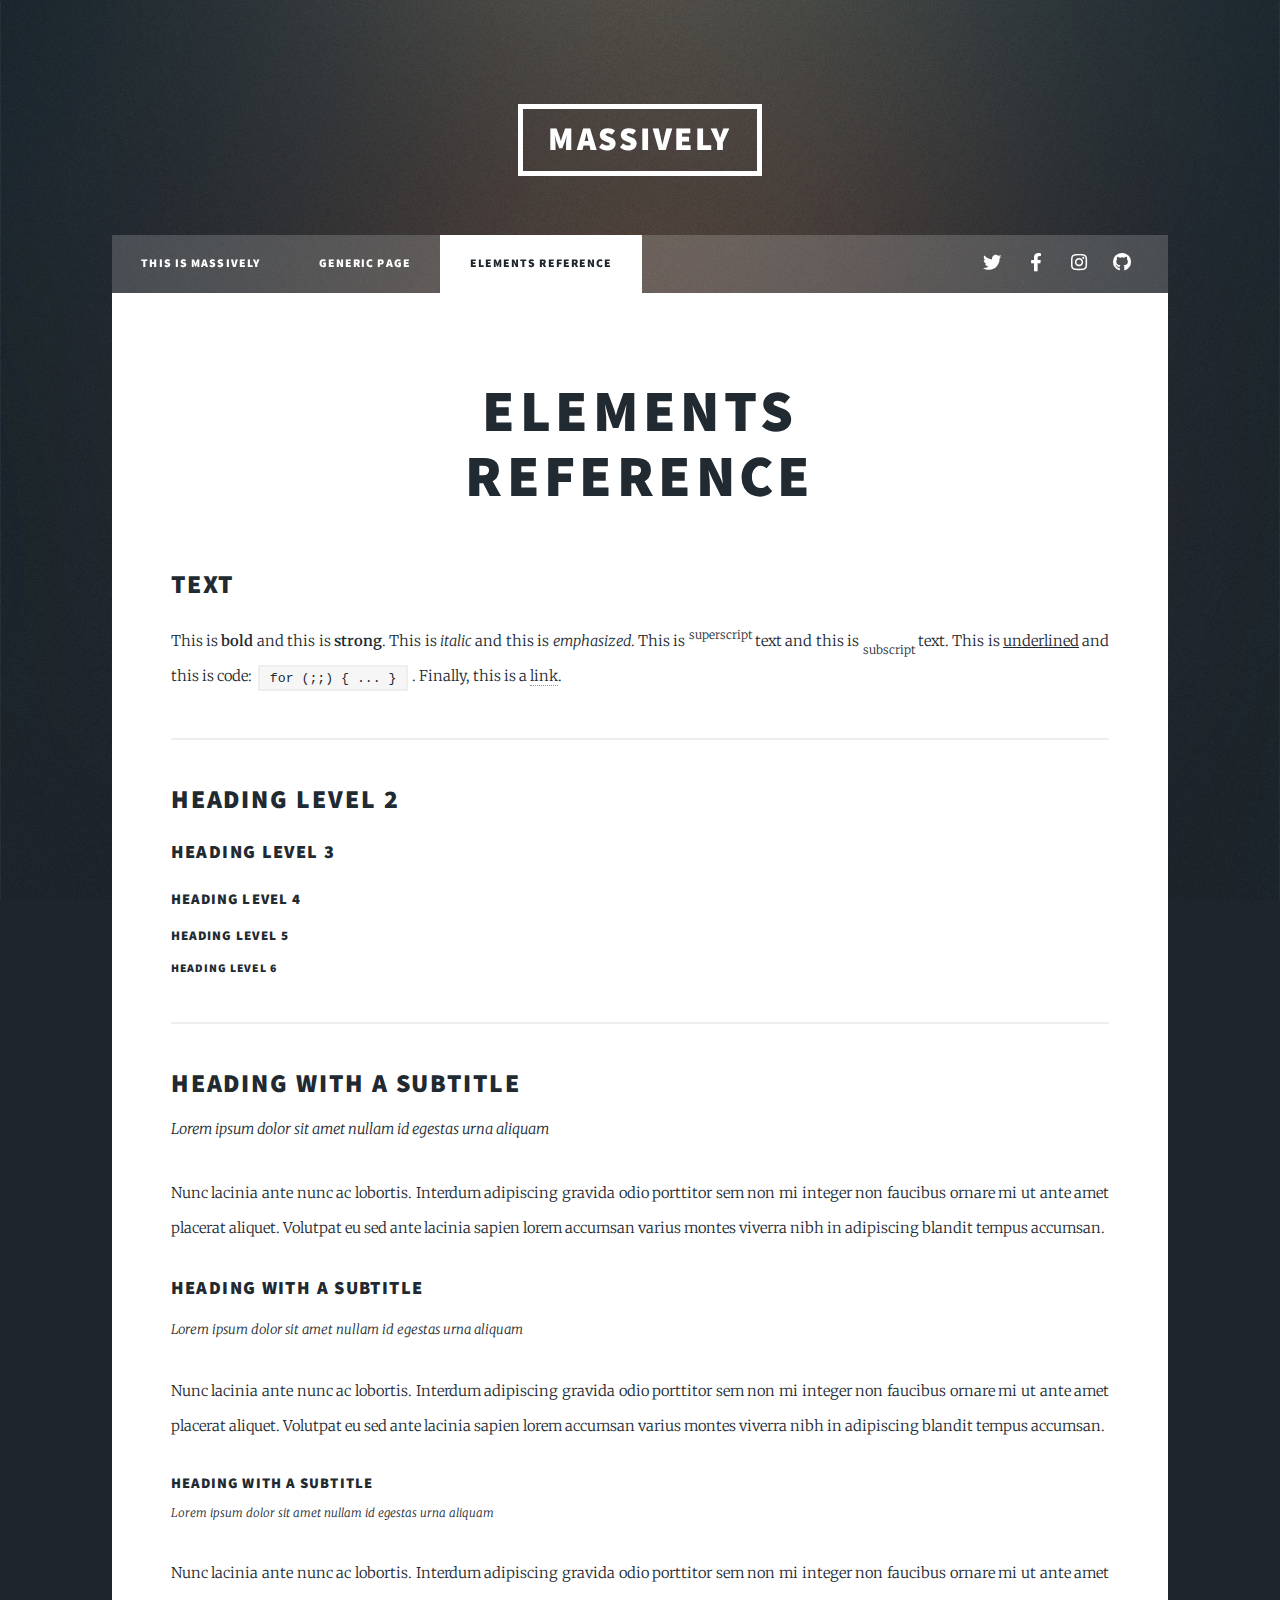
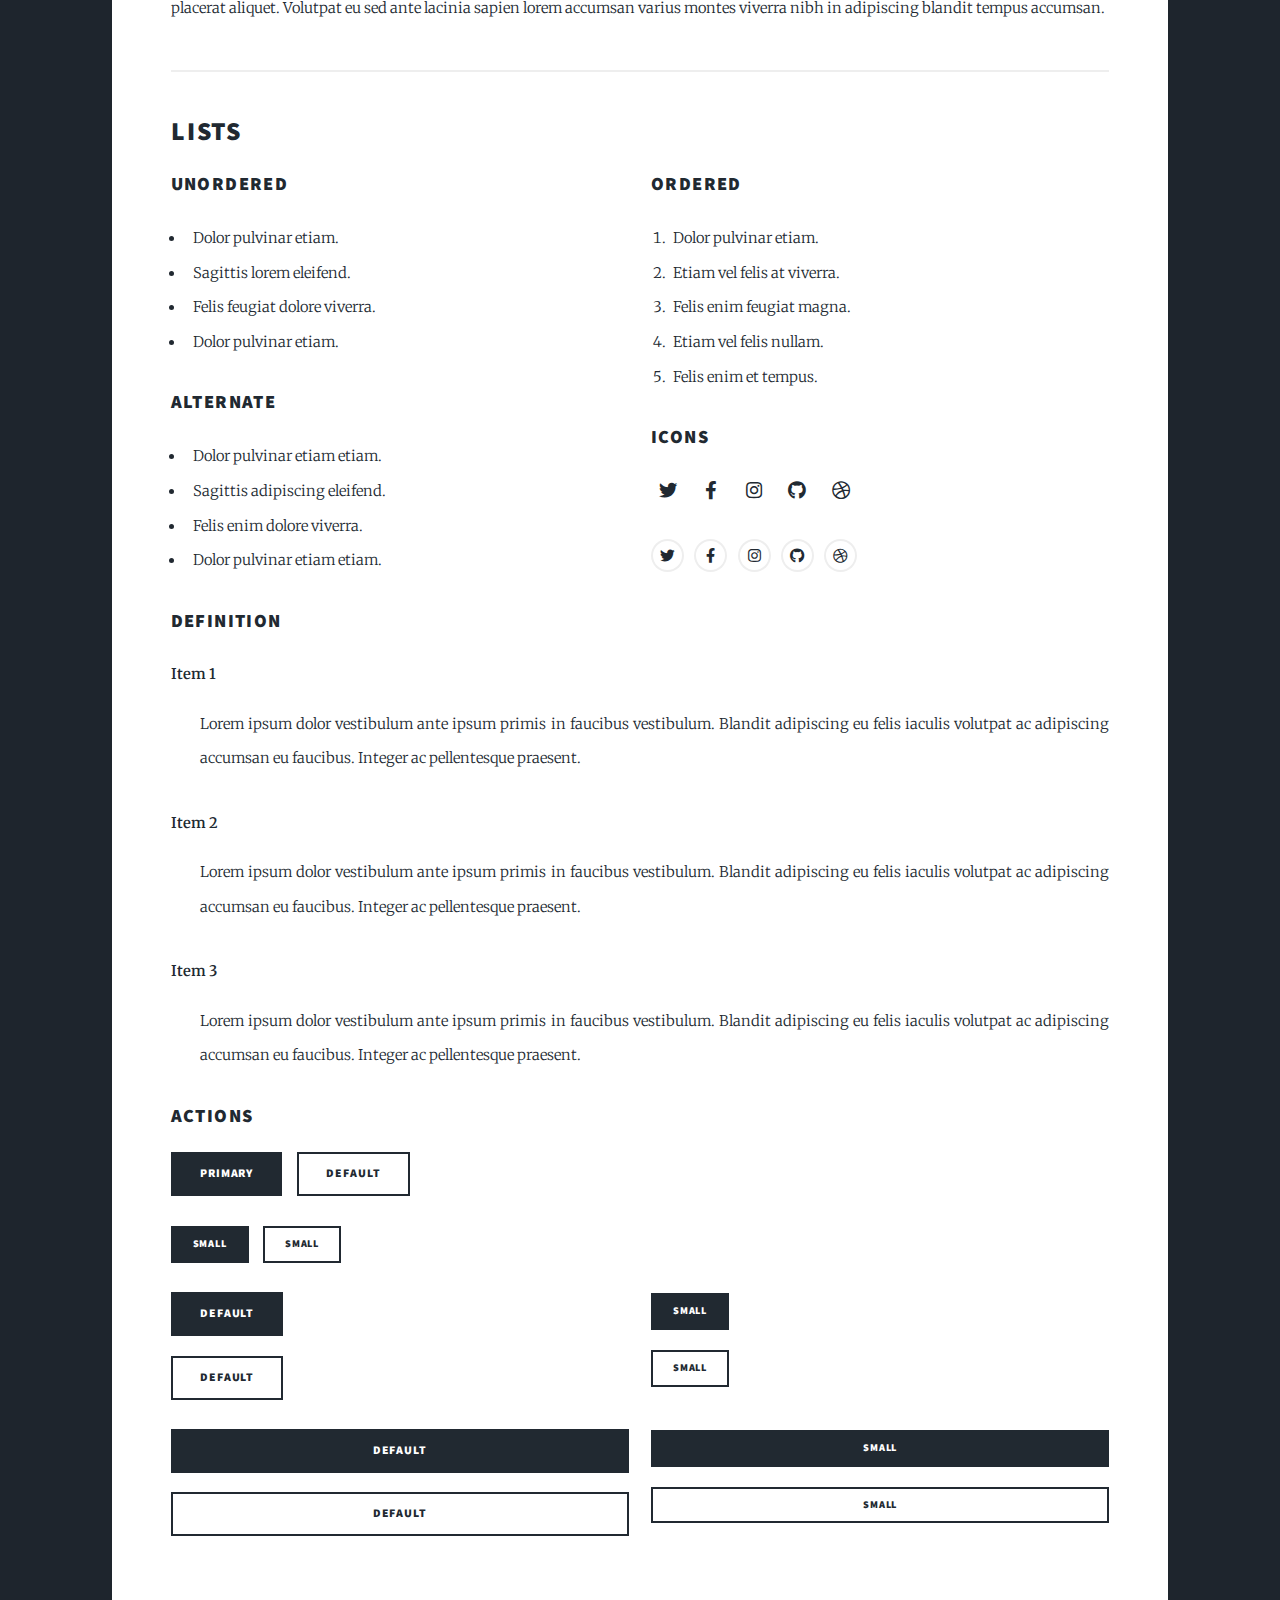
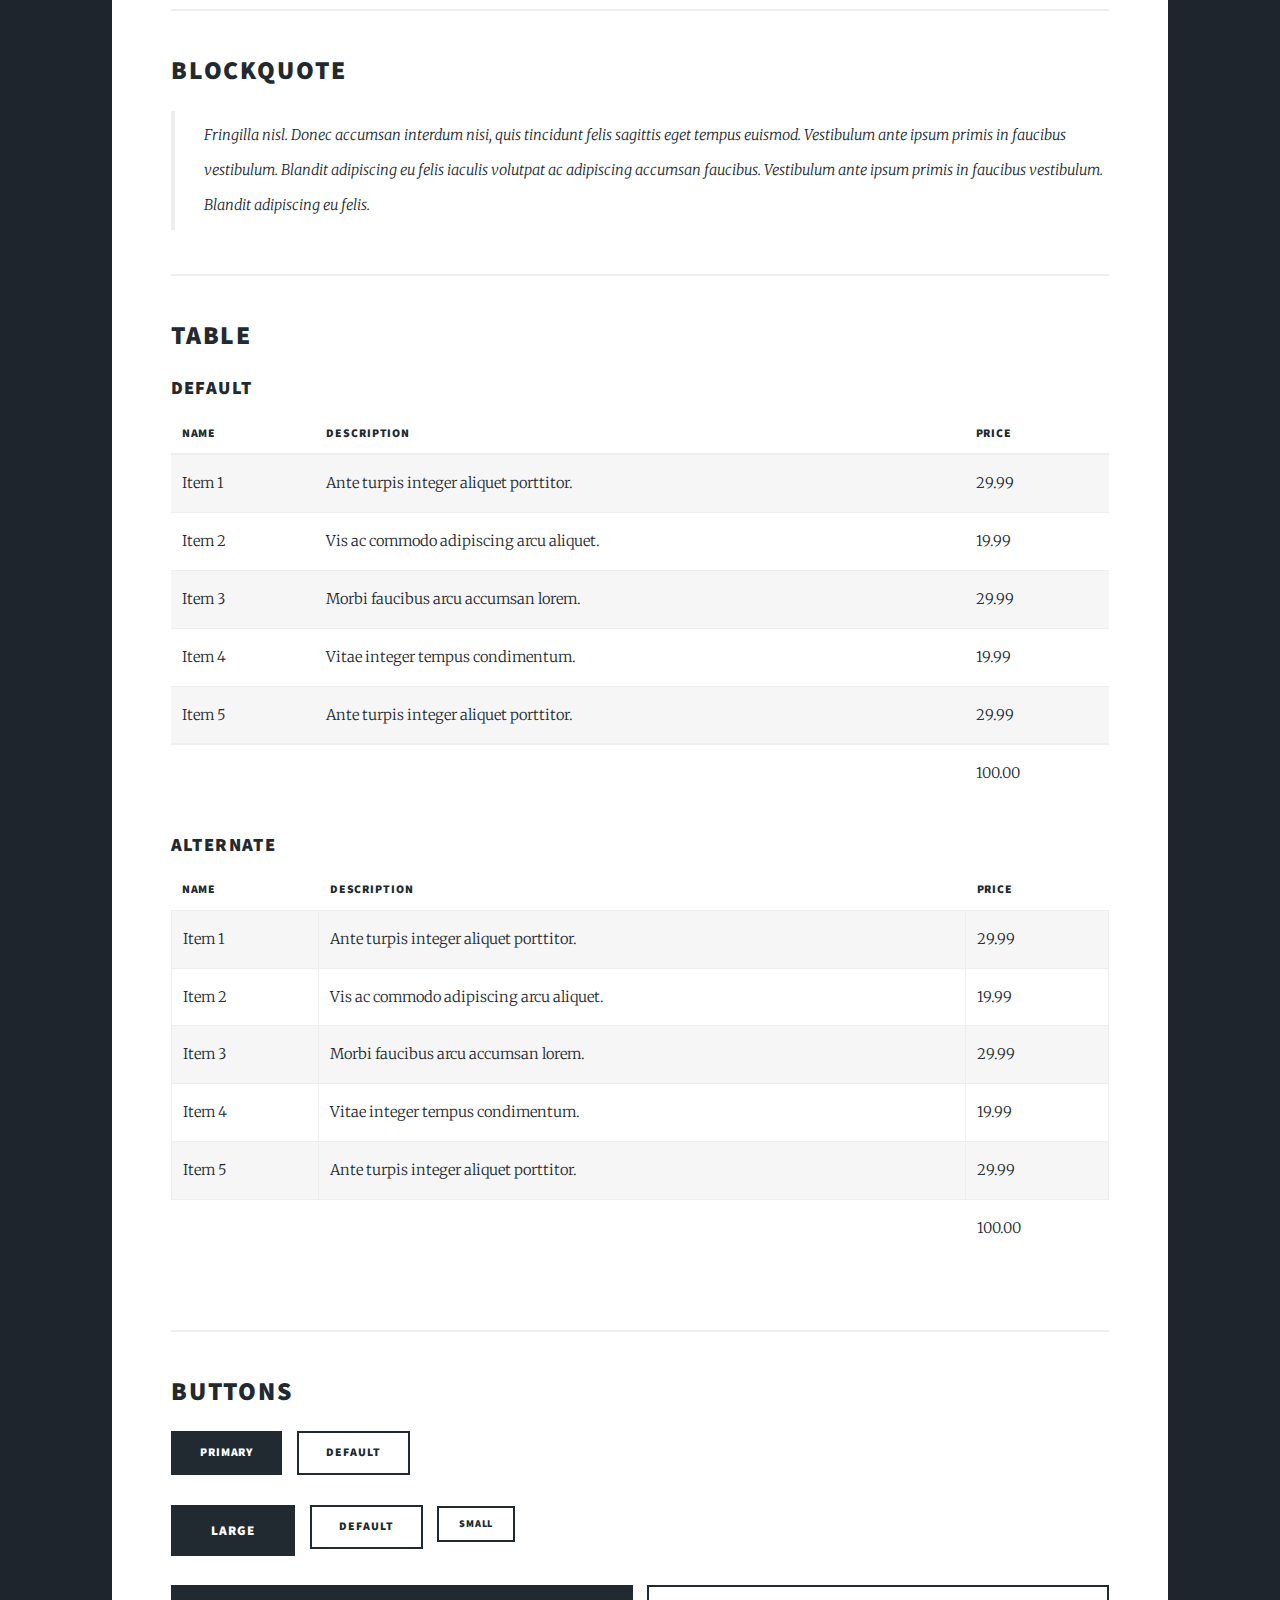
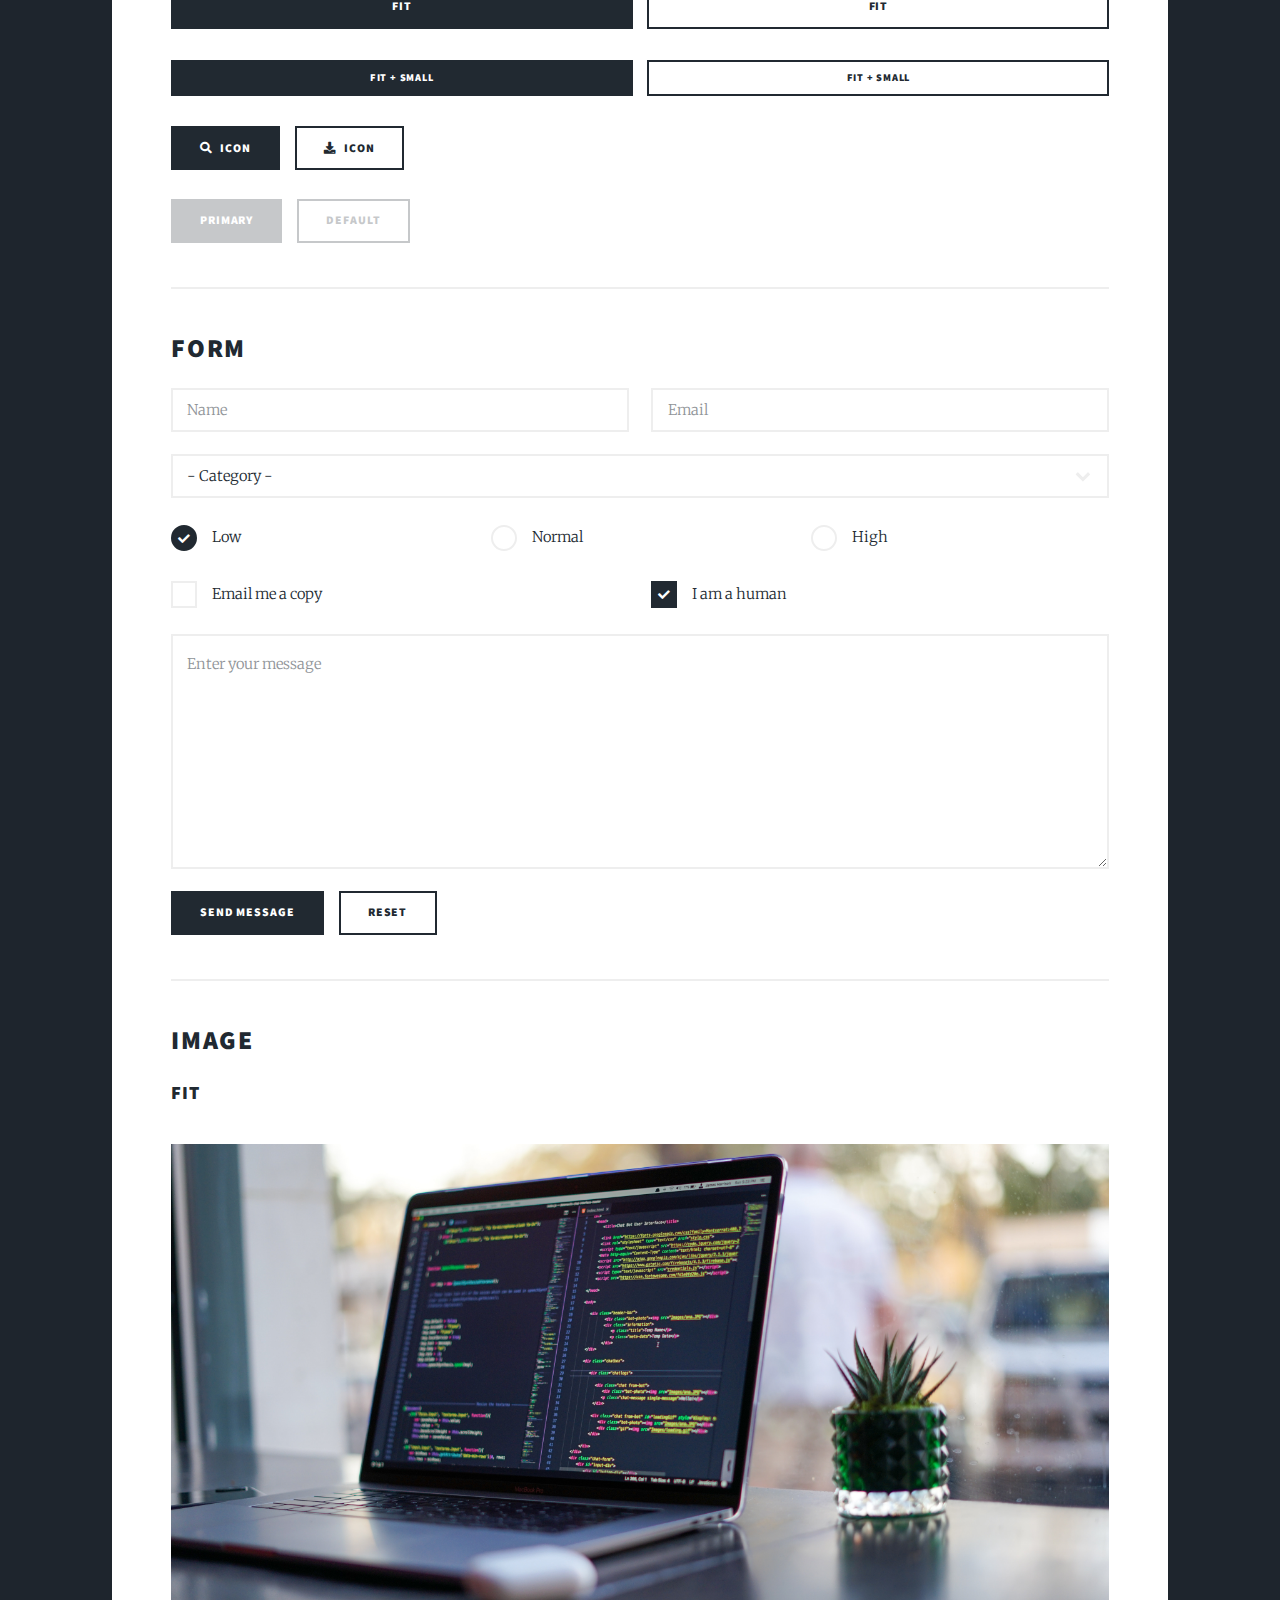
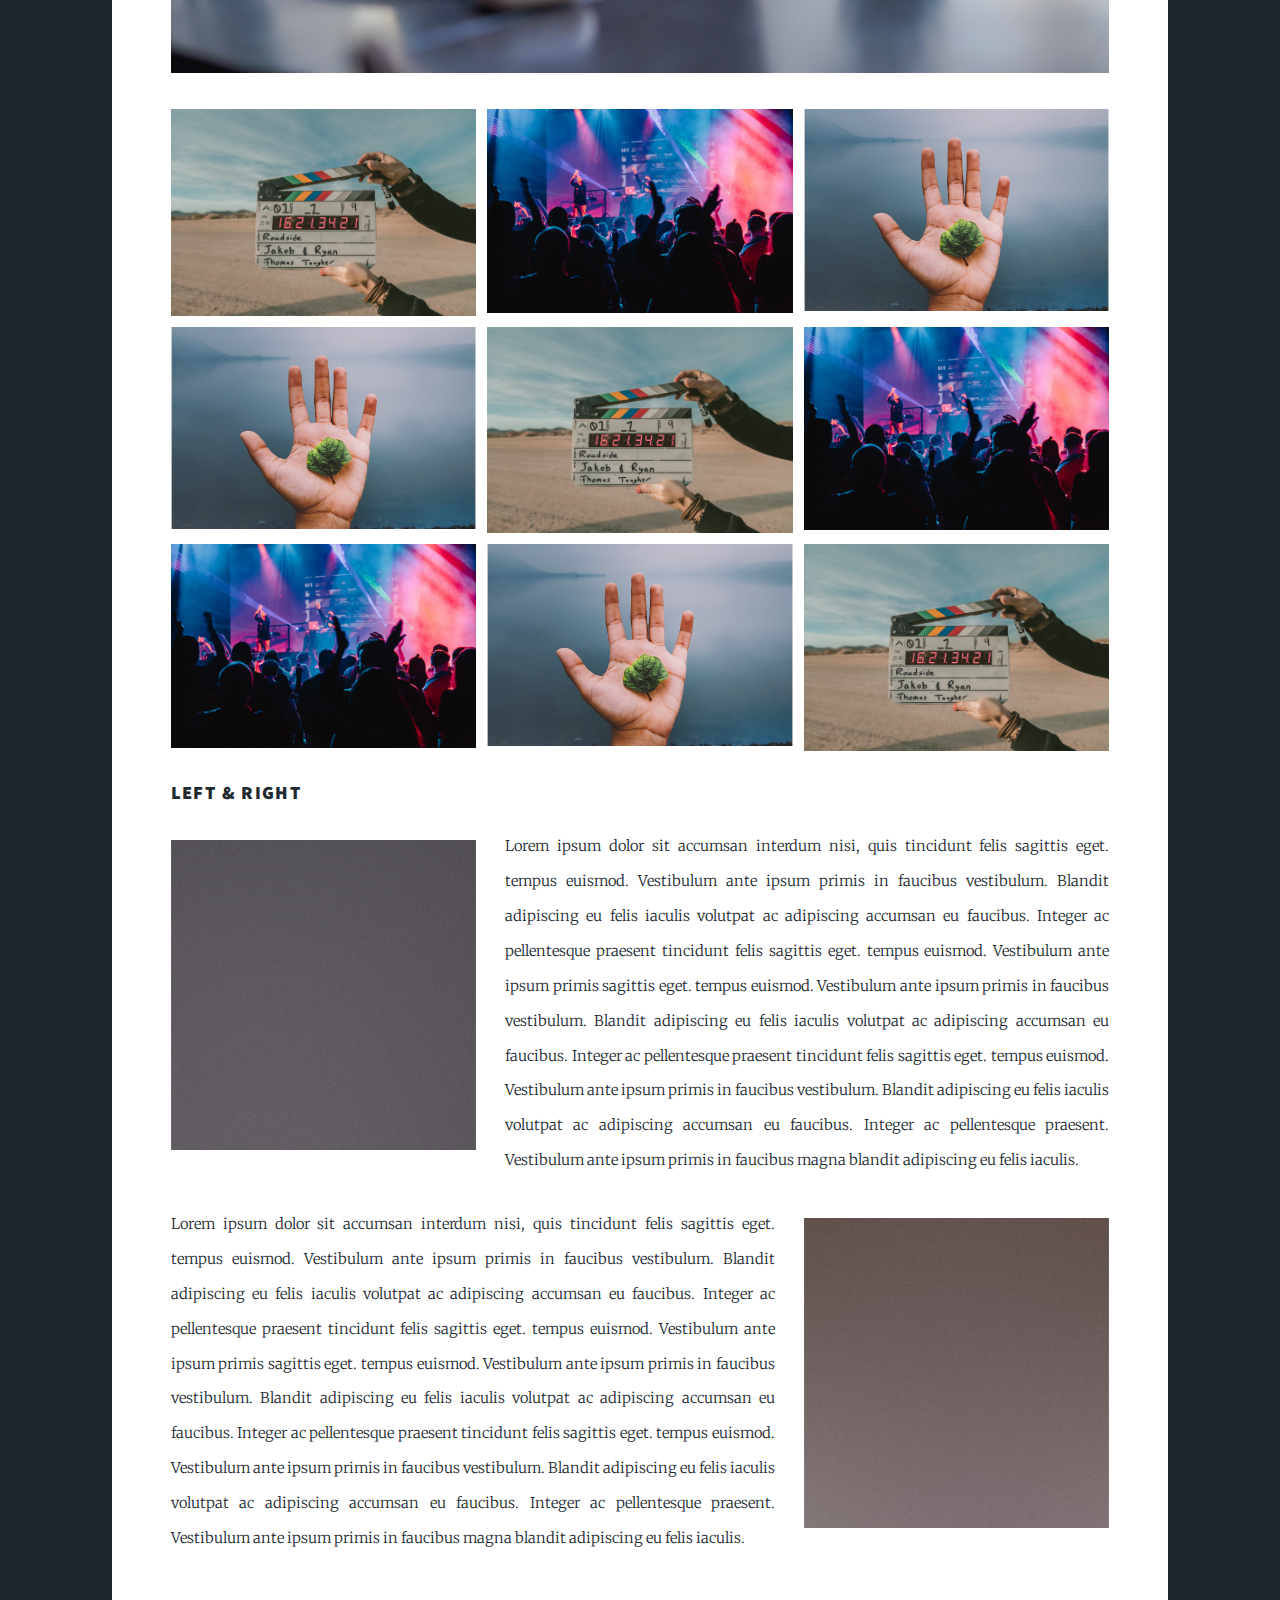
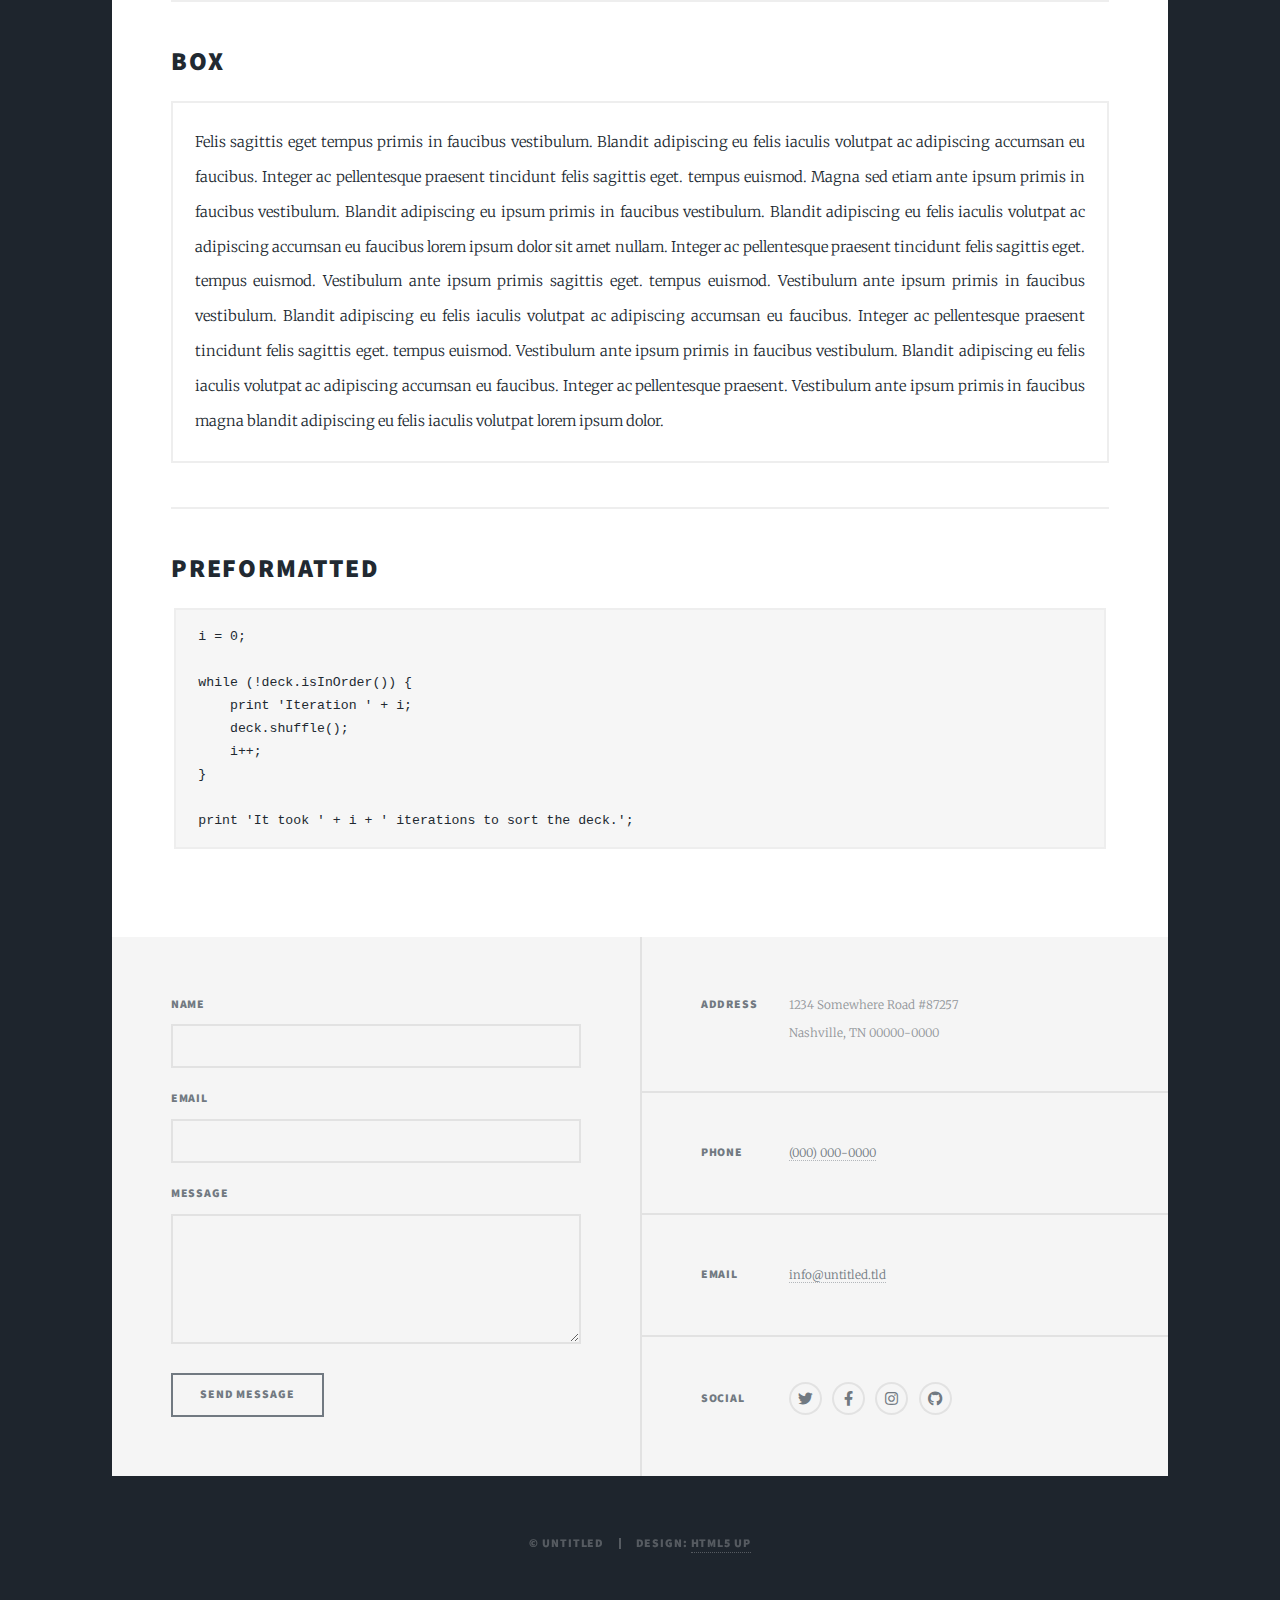
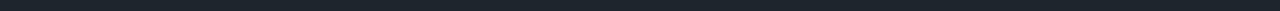
==== elements.html @ 17a6a87b "add all" ====
<!DOCTYPE HTML>
<!--
	Massively by HTML5 UP
	html5up.net | @ajlkn
	Free for personal and commercial use under the CCA 3.0 license (html5up.net/license)
-->
<html>
	<head>
		<title>Elements Reference - Massively by HTML5 UP</title>
		<meta charset="utf-8" />
		<meta name="viewport" content="width=device-width, initial-scale=1, user-scalable=no" />
		<link rel="stylesheet" href="assets/css/main.css" />
		<noscript><link rel="stylesheet" href="assets/css/noscript.css" /></noscript>
	</head>
	<body class="is-preload">

		<!-- Wrapper -->
			<div id="wrapper">

				<!-- Header -->
					<header id="header">
						<a href="index.html" class="logo">Massively</a>
					</header>

				<!-- Nav -->
					<nav id="nav">
						<ul class="links">
							<li><a href="index.html">This is Massively</a></li>
							<li><a href="generic.html">Generic Page</a></li>
							<li class="active"><a href="elements.html">Elements Reference</a></li>
						</ul>
						<ul class="icons">
							<li><a href="#" class="icon brands fa-twitter"><span class="label">Twitter</span></a></li>
							<li><a href="#" class="icon brands fa-facebook-f"><span class="label">Facebook</span></a></li>
							<li><a href="#" class="icon brands fa-instagram"><span class="label">Instagram</span></a></li>
							<li><a href="#" class="icon brands fa-github"><span class="label">GitHub</span></a></li>
						</ul>
					</nav>

				<!-- Main -->
					<div id="main">

						<!-- Post -->
							<section class="post">
								<header class="major">
									<h1>Elements<br />
									Reference</h1>
								</header>

								<!-- Text stuff -->
									<h2>Text</h2>
									<p>This is <b>bold</b> and this is <strong>strong</strong>. This is <i>italic</i> and this is <em>emphasized</em>.
									This is <sup>superscript</sup> text and this is <sub>subscript</sub> text.
									This is <u>underlined</u> and this is code: <code>for (;;) { ... }</code>.
									Finally, this is a <a href="#">link</a>.</p>
									<hr />
									<h2>Heading Level 2</h2>
									<h3>Heading Level 3</h3>
									<h4>Heading Level 4</h4>
									<h5>Heading Level 5</h5>
									<h6>Heading Level 6</h6>
									<hr />
									<header>
										<h2>Heading with a Subtitle</h2>
										<p>Lorem ipsum dolor sit amet nullam id egestas urna aliquam</p>
									</header>
									<p>Nunc lacinia ante nunc ac lobortis. Interdum adipiscing gravida odio porttitor sem non mi integer non faucibus ornare mi ut ante amet placerat aliquet. Volutpat eu sed ante lacinia sapien lorem accumsan varius montes viverra nibh in adipiscing blandit tempus accumsan.</p>
									<header>
										<h3>Heading with a Subtitle</h3>
										<p>Lorem ipsum dolor sit amet nullam id egestas urna aliquam</p>
									</header>
									<p>Nunc lacinia ante nunc ac lobortis. Interdum adipiscing gravida odio porttitor sem non mi integer non faucibus ornare mi ut ante amet placerat aliquet. Volutpat eu sed ante lacinia sapien lorem accumsan varius montes viverra nibh in adipiscing blandit tempus accumsan.</p>
									<header>
										<h4>Heading with a Subtitle</h4>
										<p>Lorem ipsum dolor sit amet nullam id egestas urna aliquam</p>
									</header>
									<p>Nunc lacinia ante nunc ac lobortis. Interdum adipiscing gravida odio porttitor sem non mi integer non faucibus ornare mi ut ante amet placerat aliquet. Volutpat eu sed ante lacinia sapien lorem accumsan varius montes viverra nibh in adipiscing blandit tempus accumsan.</p>

									<hr />

								<!-- Lists -->
									<h2>Lists</h2>
									<div class="row">
										<div class="col-6 col-12-small">

											<h3>Unordered</h3>
											<ul>
												<li>Dolor pulvinar etiam.</li>
												<li>Sagittis lorem eleifend.</li>
												<li>Felis feugiat dolore viverra.</li>
												<li>Dolor pulvinar etiam.</li>
											</ul>

											<h3>Alternate</h3>
											<ul class="alt">
												<li>Dolor pulvinar etiam etiam.</li>
												<li>Sagittis adipiscing eleifend.</li>
												<li>Felis enim dolore viverra.</li>
												<li>Dolor pulvinar etiam etiam.</li>
											</ul>

										</div>
										<div class="col-6 col-12-small">

											<h3>Ordered</h3>
											<ol>
												<li>Dolor pulvinar etiam.</li>
												<li>Etiam vel felis at viverra.</li>
												<li>Felis enim feugiat magna.</li>
												<li>Etiam vel felis nullam.</li>
												<li>Felis enim et tempus.</li>
											</ol>

											<h3>Icons</h3>
											<ul class="icons">
												<li><a href="#" class="icon brands fa-twitter"><span class="label">Twitter</span></a></li>
												<li><a href="#" class="icon brands fa-facebook-f"><span class="label">Facebook</span></a></li>
												<li><a href="#" class="icon brands fa-instagram"><span class="label">Instagram</span></a></li>
												<li><a href="#" class="icon brands fa-github"><span class="label">Github</span></a></li>
												<li><a href="#" class="icon brands fa-dribbble"><span class="label">Dribbble</span></a></li>
											</ul>
											<ul class="icons alt">
												<li><a href="#" class="icon brands alt fa-twitter"><span class="label">Twitter</span></a></li>
												<li><a href="#" class="icon brands alt fa-facebook-f"><span class="label">Facebook</span></a></li>
												<li><a href="#" class="icon brands alt fa-instagram"><span class="label">Instagram</span></a></li>
												<li><a href="#" class="icon brands alt fa-github"><span class="label">Github</span></a></li>
												<li><a href="#" class="icon brands alt fa-dribbble"><span class="label">Dribbble</span></a></li>
											</ul>

										</div>
									</div>
									<h3>Definition</h3>
									<dl>
										<dt>Item 1</dt>
										<dd>
											<p>Lorem ipsum dolor vestibulum ante ipsum primis in faucibus vestibulum. Blandit adipiscing eu felis iaculis volutpat ac adipiscing accumsan eu faucibus. Integer ac pellentesque praesent.</p>
										</dd>
										<dt>Item 2</dt>
										<dd>
											<p>Lorem ipsum dolor vestibulum ante ipsum primis in faucibus vestibulum. Blandit adipiscing eu felis iaculis volutpat ac adipiscing accumsan eu faucibus. Integer ac pellentesque praesent.</p>
										</dd>
										<dt>Item 3</dt>
										<dd>
											<p>Lorem ipsum dolor vestibulum ante ipsum primis in faucibus vestibulum. Blandit adipiscing eu felis iaculis volutpat ac adipiscing accumsan eu faucibus. Integer ac pellentesque praesent.</p>
										</dd>
									</dl>

									<h3>Actions</h3>
									<ul class="actions">
										<li><a href="#" class="button primary">Primary</a></li>
										<li><a href="#" class="button">Default</a></li>
									</ul>
									<ul class="actions small">
										<li><a href="#" class="button primary small">Small</a></li>
										<li><a href="#" class="button small">Small</a></li>
									</ul>
									<div class="row">
										<div class="col-6 col-12-small">
											<ul class="actions stacked">
												<li><a href="#" class="button primary">Default</a></li>
												<li><a href="#" class="button">Default</a></li>
											</ul>
										</div>
										<div class="col-6 col-12-small">
											<ul class="actions stacked">
												<li><a href="#" class="button primary small">Small</a></li>
												<li><a href="#" class="button small">Small</a></li>
											</ul>
										</div>
									</div>
									<div class="row">
										<div class="col-6 col-12-small">
											<ul class="actions stacked">
												<li><a href="#" class="button primary fit">Default</a></li>
												<li><a href="#" class="button fit">Default</a></li>
											</ul>
										</div>
										<div class="col-6 col-12-small">
											<ul class="actions stacked">
												<li><a href="#" class="button primary small fit">Small</a></li>
												<li><a href="#" class="button small fit">Small</a></li>
											</ul>
										</div>
									</div>

									<hr />

								<!-- Blockquote -->
									<h2>Blockquote</h2>
									<blockquote>Fringilla nisl. Donec accumsan interdum nisi, quis tincidunt felis sagittis eget tempus euismod. Vestibulum ante ipsum primis in faucibus vestibulum. Blandit adipiscing eu felis iaculis volutpat ac adipiscing accumsan faucibus. Vestibulum ante ipsum primis in faucibus vestibulum. Blandit adipiscing eu felis.</blockquote>

									<hr />

								<!-- Table -->
									<h2>Table</h2>

									<h3>Default</h3>
									<div class="table-wrapper">
										<table>
											<thead>
												<tr>
													<th>Name</th>
													<th>Description</th>
													<th>Price</th>
												</tr>
											</thead>
											<tbody>
												<tr>
													<td>Item 1</td>
													<td>Ante turpis integer aliquet porttitor.</td>
													<td>29.99</td>
												</tr>
												<tr>
													<td>Item 2</td>
													<td>Vis ac commodo adipiscing arcu aliquet.</td>
													<td>19.99</td>
												</tr>
												<tr>
													<td>Item 3</td>
													<td> Morbi faucibus arcu accumsan lorem.</td>
													<td>29.99</td>
												</tr>
												<tr>
													<td>Item 4</td>
													<td>Vitae integer tempus condimentum.</td>
													<td>19.99</td>
												</tr>
												<tr>
													<td>Item 5</td>
													<td>Ante turpis integer aliquet porttitor.</td>
													<td>29.99</td>
												</tr>
											</tbody>
											<tfoot>
												<tr>
													<td colspan="2"></td>
													<td>100.00</td>
												</tr>
											</tfoot>
										</table>
									</div>

									<h3>Alternate</h3>
									<div class="table-wrapper">
										<table class="alt">
											<thead>
												<tr>
													<th>Name</th>
													<th>Description</th>
													<th>Price</th>
												</tr>
											</thead>
											<tbody>
												<tr>
													<td>Item 1</td>
													<td>Ante turpis integer aliquet porttitor.</td>
													<td>29.99</td>
												</tr>
												<tr>
													<td>Item 2</td>
													<td>Vis ac commodo adipiscing arcu aliquet.</td>
													<td>19.99</td>
												</tr>
												<tr>
													<td>Item 3</td>
													<td> Morbi faucibus arcu accumsan lorem.</td>
													<td>29.99</td>
												</tr>
												<tr>
													<td>Item 4</td>
													<td>Vitae integer tempus condimentum.</td>
													<td>19.99</td>
												</tr>
												<tr>
													<td>Item 5</td>
													<td>Ante turpis integer aliquet porttitor.</td>
													<td>29.99</td>
												</tr>
											</tbody>
											<tfoot>
												<tr>
													<td colspan="2"></td>
													<td>100.00</td>
												</tr>
											</tfoot>
										</table>
									</div>

									<hr />

								<!-- Buttons -->
									<h2>Buttons</h2>
									<ul class="actions">
										<li><a href="#" class="button primary">Primary</a></li>
										<li><a href="#" class="button">Default</a></li>
									</ul>
									<ul class="actions">
										<li><a href="#" class="button primary large">Large</a></li>
										<li><a href="#" class="button">Default</a></li>
										<li><a href="#" class="button small">Small</a></li>
									</ul>
									<ul class="actions fit">
										<li><a href="#" class="button primary fit">Fit</a></li>
										<li><a href="#" class="button fit">Fit</a></li>
									</ul>
									<ul class="actions fit small">
										<li><a href="#" class="button primary fit small">Fit + Small</a></li>
										<li><a href="#" class="button fit small">Fit + Small</a></li>
									</ul>
									<ul class="actions">
										<li><a href="#" class="button primary icon solid fa-search">Icon</a></li>
										<li><a href="#" class="button icon solid fa-download">Icon</a></li>
									</ul>
									<ul class="actions">
										<li><span class="button primary disabled">Primary</span></li>
										<li><span class="button disabled">Default</span></li>
									</ul>

									<hr />

								<!-- Form -->
									<h2>Form</h2>

									<form method="post" action="#">
										<div class="row gtr-uniform">
											<div class="col-6 col-12-xsmall">
												<input type="text" name="demo-name" id="demo-name" value="" placeholder="Name" />
											</div>
											<div class="col-6 col-12-xsmall">
												<input type="email" name="demo-email" id="demo-email" value="" placeholder="Email" />
											</div>
											<!-- Break -->
											<div class="col-12">
												<select name="demo-category" id="demo-category">
													<option value="">- Category -</option>
													<option value="1">Manufacturing</option>
													<option value="1">Shipping</option>
													<option value="1">Administration</option>
													<option value="1">Human Resources</option>
												</select>
											</div>
											<!-- Break -->
											<div class="col-4 col-12-small">
												<input type="radio" id="demo-priority-low" name="demo-priority" checked>
												<label for="demo-priority-low">Low</label>
											</div>
											<div class="col-4 col-12-small">
												<input type="radio" id="demo-priority-normal" name="demo-priority">
												<label for="demo-priority-normal">Normal</label>
											</div>
											<div class="col-4 col-12-small">
												<input type="radio" id="demo-priority-high" name="demo-priority">
												<label for="demo-priority-high">High</label>
											</div>
											<!-- Break -->
											<div class="col-6 col-12-small">
												<input type="checkbox" id="demo-copy" name="demo-copy">
												<label for="demo-copy">Email me a copy</label>
											</div>
											<div class="col-6 col-12-small">
												<input type="checkbox" id="demo-human" name="demo-human" checked>
												<label for="demo-human">I am a human</label>
											</div>
											<!-- Break -->
											<div class="col-12">
												<textarea name="demo-message" id="demo-message" placeholder="Enter your message" rows="6"></textarea>
											</div>
											<!-- Break -->
											<div class="col-12">
												<ul class="actions">
													<li><input type="submit" value="Send Message" class="primary" /></li>
													<li><input type="reset" value="Reset" /></li>
												</ul>
											</div>
										</div>
									</form>

									<hr />

								<!-- Image -->
									<h2>Image</h2>

									<h3>Fit</h3>
									<span class="image fit"><img src="images/pic01.jpg" alt="" /></span>
									<div class="box alt">
										<div class="row gtr-50 gtr-uniform">
											<div class="col-4"><span class="image fit"><img src="images/pic02.jpg" alt="" /></span></div>
											<div class="col-4"><span class="image fit"><img src="images/pic03.jpg" alt="" /></span></div>
											<div class="col-4"><span class="image fit"><img src="images/pic04.jpg" alt="" /></span></div>
											<!-- Break -->
											<div class="col-4"><span class="image fit"><img src="images/pic04.jpg" alt="" /></span></div>
											<div class="col-4"><span class="image fit"><img src="images/pic02.jpg" alt="" /></span></div>
											<div class="col-4"><span class="image fit"><img src="images/pic03.jpg" alt="" /></span></div>
											<!-- Break -->
											<div class="col-4"><span class="image fit"><img src="images/pic03.jpg" alt="" /></span></div>
											<div class="col-4"><span class="image fit"><img src="images/pic04.jpg" alt="" /></span></div>
											<div class="col-4"><span class="image fit"><img src="images/pic02.jpg" alt="" /></span></div>
										</div>
									</div>

									<h3>Left &amp; Right</h3>
									<p><span class="image left"><img src="images/pic08.jpg" alt="" /></span>Lorem ipsum dolor sit accumsan interdum nisi, quis tincidunt felis sagittis eget. tempus euismod. Vestibulum ante ipsum primis in faucibus vestibulum. Blandit adipiscing eu felis iaculis volutpat ac adipiscing accumsan eu faucibus. Integer ac pellentesque praesent tincidunt felis sagittis eget. tempus euismod. Vestibulum ante ipsum primis sagittis eget. tempus euismod. Vestibulum ante ipsum primis in faucibus vestibulum. Blandit adipiscing eu felis iaculis volutpat ac adipiscing accumsan eu faucibus. Integer ac pellentesque praesent tincidunt felis sagittis eget. tempus euismod. Vestibulum ante ipsum primis in faucibus vestibulum. Blandit adipiscing eu felis iaculis volutpat ac adipiscing accumsan eu faucibus. Integer ac pellentesque praesent. Vestibulum ante ipsum primis in faucibus magna blandit adipiscing eu felis iaculis.</p>
									<p><span class="image right"><img src="images/pic09.jpg" alt="" /></span>Lorem ipsum dolor sit accumsan interdum nisi, quis tincidunt felis sagittis eget. tempus euismod. Vestibulum ante ipsum primis in faucibus vestibulum. Blandit adipiscing eu felis iaculis volutpat ac adipiscing accumsan eu faucibus. Integer ac pellentesque praesent tincidunt felis sagittis eget. tempus euismod. Vestibulum ante ipsum primis sagittis eget. tempus euismod. Vestibulum ante ipsum primis in faucibus vestibulum. Blandit adipiscing eu felis iaculis volutpat ac adipiscing accumsan eu faucibus. Integer ac pellentesque praesent tincidunt felis sagittis eget. tempus euismod. Vestibulum ante ipsum primis in faucibus vestibulum. Blandit adipiscing eu felis iaculis volutpat ac adipiscing accumsan eu faucibus. Integer ac pellentesque praesent. Vestibulum ante ipsum primis in faucibus magna blandit adipiscing eu felis iaculis.</p>

									<hr />

								<!-- Box -->
									<h2>Box</h2>
									<div class="box">
										<p>Felis sagittis eget tempus primis in faucibus vestibulum. Blandit adipiscing eu felis iaculis volutpat ac adipiscing accumsan eu faucibus. Integer ac pellentesque praesent tincidunt felis sagittis eget. tempus euismod. Magna sed etiam ante ipsum primis in faucibus vestibulum. Blandit adipiscing eu ipsum primis in faucibus vestibulum. Blandit adipiscing eu felis iaculis volutpat ac adipiscing accumsan eu faucibus lorem ipsum dolor sit amet nullam. Integer ac pellentesque praesent tincidunt felis sagittis eget. tempus euismod. Vestibulum ante ipsum primis sagittis eget. tempus euismod. Vestibulum ante ipsum primis in faucibus vestibulum. Blandit adipiscing eu felis iaculis volutpat ac adipiscing accumsan eu faucibus. Integer ac pellentesque praesent tincidunt felis sagittis eget. tempus euismod. Vestibulum ante ipsum primis in faucibus vestibulum. Blandit adipiscing eu felis iaculis volutpat ac adipiscing accumsan eu faucibus. Integer ac pellentesque praesent. Vestibulum ante ipsum primis in faucibus magna blandit adipiscing eu felis iaculis volutpat lorem ipsum dolor.</p>
									</div>

									<hr />

								<!-- Preformatted Code -->
									<h2>Preformatted</h2>
									<pre><code>i = 0;

while (!deck.isInOrder()) {
    print 'Iteration ' + i;
    deck.shuffle();
    i++;
}

print 'It took ' + i + ' iterations to sort the deck.';
</code></pre>

							</section>

					</div>

				<!-- Footer -->
					<footer id="footer">
						<section>
							<form method="post" action="#">
								<div class="fields">
									<div class="field">
										<label for="name">Name</label>
										<input type="text" name="name" id="name" />
									</div>
									<div class="field">
										<label for="email">Email</label>
										<input type="text" name="email" id="email" />
									</div>
									<div class="field">
										<label for="message">Message</label>
										<textarea name="message" id="message" rows="3"></textarea>
									</div>
								</div>
								<ul class="actions">
									<li><input type="submit" value="Send Message" /></li>
								</ul>
							</form>
						</section>
						<section class="split contact">
							<section class="alt">
								<h3>Address</h3>
								<p>1234 Somewhere Road #87257<br />
								Nashville, TN 00000-0000</p>
							</section>
							<section>
								<h3>Phone</h3>
								<p><a href="#">(000) 000-0000</a></p>
							</section>
							<section>
								<h3>Email</h3>
								<p><a href="#">info@untitled.tld</a></p>
							</section>
							<section>
								<h3>Social</h3>
								<ul class="icons alt">
									<li><a href="#" class="icon brands alt fa-twitter"><span class="label">Twitter</span></a></li>
									<li><a href="#" class="icon brands alt fa-facebook-f"><span class="label">Facebook</span></a></li>
									<li><a href="#" class="icon brands alt fa-instagram"><span class="label">Instagram</span></a></li>
									<li><a href="#" class="icon brands alt fa-github"><span class="label">GitHub</span></a></li>
								</ul>
							</section>
						</section>
					</footer>

				<!-- Copyright -->
					<div id="copyright">
						<ul><li>&copy; Untitled</li><li>Design: <a href="https://html5up.net">HTML5 UP</a></li></ul>
					</div>

			</div>

		<!-- Scripts -->
			<script src="assets/js/jquery.min.js"></script>
			<script src="assets/js/jquery.scrollex.min.js"></script>
			<script src="assets/js/jquery.scrolly.min.js"></script>
			<script src="assets/js/browser.min.js"></script>
			<script src="assets/js/breakpoints.min.js"></script>
			<script src="assets/js/util.js"></script>
			<script src="assets/js/main.js"></script>

	</body>
</html>
---- assets/css/main.css ----
@import url(fontawesome-all.min.css);
@import url("https://fonts.googleapis.com/css?family=Merriweather:300,700,300italic,700italic|Source+Sans+Pro:900");

/*
	Massively by HTML5 UP
	html5up.net | @ajlkn
	Free for personal and commercial use under the CCA 3.0 license (html5up.net/license)
*/

html, body, div, span, applet, object,
iframe, h1, h2, h3, h4, h5, h6, p, blockquote,
pre, a, abbr, acronym, address, big, cite,
code, del, dfn, em, img, ins, kbd, q, s, samp,
small, strike, strong, sub, sup, tt, var, b,
u, i, center, dl, dt, dd, ol, ul, li, fieldset,
form, label, legend, table, caption, tbody,
tfoot, thead, tr, th, td, article, aside,
canvas, details, embed, figure, figcaption,
footer, header, hgroup, menu, nav, output, ruby,
section, summary, time, mark, audio, video {
	margin: 0;
	padding: 0;
	border: 0;
	font-size: 100%;
	font: inherit;
	vertical-align: baseline;}

article, aside, details, figcaption, figure,
footer, header, hgroup, menu, nav, section {
	display: block;}

body {
	line-height: 1;
}

ol, ul {
	list-style: none;
}

blockquote, q {
	quotes: none;
}

	blockquote:before, blockquote:after, q:before, q:after {
		content: '';
		content: none;
	}

table {
	border-collapse: collapse;
	border-spacing: 0;
}

body {
	-webkit-text-size-adjust: none;
}

mark {
	background-color: transparent;
	color: inherit;
}

input::-moz-focus-inner {
	border: 0;
	padding: 0;
}

input, select, textarea {
	-moz-appearance: none;
	-webkit-appearance: none;
	-ms-appearance: none;
	appearance: none;
}

/* Basic */

	@-ms-viewport {
		width: device-width;
	}

	body {
		-ms-overflow-style: scrollbar;
	}

	@media screen and (max-width: 480px) {

		html, body {
			min-width: 320px;
		}

	}

	html {
		box-sizing: border-box;
	}

	*, *:before, *:after {
		box-sizing: inherit;
	}

	body {
		background-color: #1e252d;
	}

		body.is-preload *, body.is-preload *:before, body.is-preload *:after {
			-moz-animation: none !important;
			-webkit-animation: none !important;
			-ms-animation: none !important;
			animation: none !important;
			-moz-transition: none !important;
			-webkit-transition: none !important;
			-ms-transition: none !important;
			transition: none !important;
		}

/* Type */

	html {
		font-size: 16pt;
	}

		@media screen and (max-width: 1680px) {

			html {
				font-size: 12pt;
			}

		}

		@media screen and (max-width: 1280px) {

			html {
				font-size: 11pt;
			}

		}

		@media screen and (max-width: 360px) {

			html {
				font-size: 10pt;
			}

		}

	body {
		color: #212931;
	}

	body, input, select, textarea {
		font-family: "Merriweather", Georgia, serif;
		font-weight: 300;
		font-size: 1rem;
		line-height: 2.375;
	}

	a {
		-moz-transition: color 0.2s ease-in-out, background-color 0.2s ease-in-out, border-color 0.2s ease-in-out, box-shadow 0.2s ease-in-out;
		-webkit-transition: color 0.2s ease-in-out, background-color 0.2s ease-in-out, border-color 0.2s ease-in-out, box-shadow 0.2s ease-in-out;
		-ms-transition: color 0.2s ease-in-out, background-color 0.2s ease-in-out, border-color 0.2s ease-in-out, box-shadow 0.2s ease-in-out;
		transition: color 0.2s ease-in-out, background-color 0.2s ease-in-out, border-color 0.2s ease-in-out, box-shadow 0.2s ease-in-out;
		border-bottom: dotted 1px;
		text-decoration: none;
	}

		a:hover {
			border-bottom-color: transparent;
		}

	strong, b {
		font-weight: 600;
	}

	em, i {
		font-style: italic;
	}

	p {
		text-align: justify;
		margin: 0 0 2rem 0;
	}

	h1, h2, h3, h4, h5, h6 {
		font-family: "Source Sans Pro", Helvetica, sans-serif;
		font-weight: 900;
		line-height: 1.5;
		letter-spacing: 0.075em;
		text-transform: uppercase;
		margin: 0 0 1rem 0;
	}

		h1 a, h2 a, h3 a, h4 a, h5 a, h6 a {
			border-bottom: 0;
			color: inherit;
			text-decoration: none;
		}

	h1 {
		font-size: 4rem;
		line-height: 1.1;
		margin: 0 0 2rem 0;
	}

	h2 {
		font-size: 1.75rem;
		line-height: 1.3;
		margin: 0 0 1.5rem 0;
	}

	h3 {
		font-size: 1.25rem;
		margin: 0 0 1.5rem 0;
	}

	h4 {
		font-size: 1rem;
	}

	h5 {
		font-size: 0.9rem;
	}

	h6 {
		font-size: 0.8rem;
	}

	sub {
		font-size: 0.8rem;
		position: relative;
		top: 0.5rem;
	}

	sup {
		font-size: 0.8rem;
		position: relative;
		top: -0.5rem;
	}

	blockquote {
		border-left: solid 4px;
		font-style: italic;
		margin: 0 0 2rem 0;
		padding: 0.5rem 0 0.5rem 2rem;
	}

	code {
		border: solid 2px;
		font-family: "Courier New", monospace;
		font-size: 0.9rem;
		margin: 0 0.25rem;
		padding: 0.25rem 0.65rem;
	}

	pre {
		-webkit-overflow-scrolling: touch;
		font-family: "Courier New", monospace;
		font-size: 0.9rem;
		margin: 0 0 2rem 0;
	}

		pre code {
			display: block;
			line-height: 1.75;
			padding: 1rem 1.5rem;
			overflow-x: auto;
		}

	hr {
		border: 0;
		border-bottom: solid 2px;
		margin: 3rem 0;
	}

		hr.major {
			margin: 5rem 0;
		}

	.align-left {
		text-align: left;
	}

	.align-center {
		text-align: center;
	}

	.align-right {
		text-align: right;
	}

	input, select, textarea {
		color: #212931;
	}

	a {
		color: #212931;
		border-bottom-color: rgba(33, 41, 49, 0.5);
	}

		a:hover {
			border-bottom-color: transparent;
			color: #18bfef !important;
		}

	strong, b {
		color: #212931;
	}

	h1, h2, h3, h4, h5, h6 {
		color: #212931;
	}

	blockquote {
		border-left-color: #eeeeee;
	}

	code {
		background: rgba(220, 220, 220, 0.25);
		border-color: #eeeeee;
	}

	hr {
		border-bottom-color: #eeeeee;
	}

/* Row */

	.row {
		display: flex;
		flex-wrap: wrap;
		box-sizing: border-box;
		align-items: stretch;
	}

		.row > * {
			box-sizing: border-box;
		}

		.row.gtr-uniform > * > :last-child {
			margin-bottom: 0;
		}

		.row.aln-left {
			justify-content: flex-start;
		}

		.row.aln-center {
			justify-content: center;
		}

		.row.aln-right {
			justify-content: flex-end;
		}

		.row.aln-top {
			align-items: flex-start;
		}

		.row.aln-middle {
			align-items: center;
		}

		.row.aln-bottom {
			align-items: flex-end;
		}

		.row > .imp {
			order: -1;
		}

		.row > .col-1 {
			width: 8.33333%;
		}

		.row > .off-1 {
			margin-left: 8.33333%;
		}

		.row > .col-2 {
			width: 16.66667%;
		}

		.row > .off-2 {
			margin-left: 16.66667%;
		}

		.row > .col-3 {
			width: 25%;
		}

		.row > .off-3 {
			margin-left: 25%;
		}

		.row > .col-4 {
			width: 33.33333%;
		}

		.row > .off-4 {
			margin-left: 33.33333%;
		}

		.row > .col-5 {
			width: 41.66667%;
		}

		.row > .off-5 {
			margin-left: 41.66667%;
		}

		.row > .col-6 {
			width: 50%;
		}

		.row > .off-6 {
			margin-left: 50%;
		}

		.row > .col-7 {
			width: 58.33333%;
		}

		.row > .off-7 {
			margin-left: 58.33333%;
		}

		.row > .col-8 {
			width: 66.66667%;
		}

		.row > .off-8 {
			margin-left: 66.66667%;
		}

		.row > .col-9 {
			width: 75%;
		}

		.row > .off-9 {
			margin-left: 75%;
		}

		.row > .col-10 {
			width: 83.33333%;
		}

		.row > .off-10 {
			margin-left: 83.33333%;
		}

		.row > .col-11 {
			width: 91.66667%;
		}

		.row > .off-11 {
			margin-left: 91.66667%;
		}

		.row > .col-12 {
			width: 100%;
		}

		.row > .off-12 {
			margin-left: 100%;
		}

		.row.gtr-0 {
			margin-top: 0;
			margin-left: 0rem;
		}

			.row.gtr-0 > * {
				padding: 0 0 0 0rem;
			}

			.row.gtr-0.gtr-uniform {
				margin-top: 0rem;
			}

				.row.gtr-0.gtr-uniform > * {
					padding-top: 0rem;
				}

		.row.gtr-25 {
			margin-top: 0;
			margin-left: -0.375rem;
		}

			.row.gtr-25 > * {
				padding: 0 0 0 0.375rem;
			}

			.row.gtr-25.gtr-uniform {
				margin-top: -0.375rem;
			}

				.row.gtr-25.gtr-uniform > * {
					padding-top: 0.375rem;
				}

		.row.gtr-50 {
			margin-top: 0;
			margin-left: -0.75rem;
		}

			.row.gtr-50 > * {
				padding: 0 0 0 0.75rem;
			}

			.row.gtr-50.gtr-uniform {
				margin-top: -0.75rem;
			}

				.row.gtr-50.gtr-uniform > * {
					padding-top: 0.75rem;
				}

		.row {
			margin-top: 0;
			margin-left: -1.5rem;
		}

			.row > * {
				padding: 0 0 0 1.5rem;
			}

			.row.gtr-uniform {
				margin-top: -1.5rem;
			}

				.row.gtr-uniform > * {
					padding-top: 1.5rem;
				}

		.row.gtr-150 {
			margin-top: 0;
			margin-left: -2.25rem;
		}

			.row.gtr-150 > * {
				padding: 0 0 0 2.25rem;
			}

			.row.gtr-150.gtr-uniform {
				margin-top: -2.25rem;
			}

				.row.gtr-150.gtr-uniform > * {
					padding-top: 2.25rem;
				}

		.row.gtr-200 {
			margin-top: 0;
			margin-left: -3rem;
		}

			.row.gtr-200 > * {
				padding: 0 0 0 3rem;
			}

			.row.gtr-200.gtr-uniform {
				margin-top: -3rem;
			}

				.row.gtr-200.gtr-uniform > * {
					padding-top: 3rem;
				}

		@media screen and (max-width: 1680px) {

			.row {
				display: flex;
				flex-wrap: wrap;
				box-sizing: border-box;
				align-items: stretch;
			}

				.row > * {
					box-sizing: border-box;
				}

				.row.gtr-uniform > * > :last-child {
					margin-bottom: 0;
				}

				.row.aln-left {
					justify-content: flex-start;
				}

				.row.aln-center {
					justify-content: center;
				}

				.row.aln-right {
					justify-content: flex-end;
				}

				.row.aln-top {
					align-items: flex-start;
				}

				.row.aln-middle {
					align-items: center;
				}

				.row.aln-bottom {
					align-items: flex-end;
				}

				.row > .imp-xlarge {
					order: -1;
				}

				.row > .col-1-xlarge {
					width: 8.33333%;
				}

				.row > .off-1-xlarge {
					margin-left: 8.33333%;
				}

				.row > .col-2-xlarge {
					width: 16.66667%;
				}

				.row > .off-2-xlarge {
					margin-left: 16.66667%;
				}

				.row > .col-3-xlarge {
					width: 25%;
				}

				.row > .off-3-xlarge {
					margin-left: 25%;
				}

				.row > .col-4-xlarge {
					width: 33.33333%;
				}

				.row > .off-4-xlarge {
					margin-left: 33.33333%;
				}

				.row > .col-5-xlarge {
					width: 41.66667%;
				}

				.row > .off-5-xlarge {
					margin-left: 41.66667%;
				}

				.row > .col-6-xlarge {
					width: 50%;
				}

				.row > .off-6-xlarge {
					margin-left: 50%;
				}

				.row > .col-7-xlarge {
					width: 58.33333%;
				}

				.row > .off-7-xlarge {
					margin-left: 58.33333%;
				}

				.row > .col-8-xlarge {
					width: 66.66667%;
				}

				.row > .off-8-xlarge {
					margin-left: 66.66667%;
				}

				.row > .col-9-xlarge {
					width: 75%;
				}

				.row > .off-9-xlarge {
					margin-left: 75%;
				}

				.row > .col-10-xlarge {
					width: 83.33333%;
				}

				.row > .off-10-xlarge {
					margin-left: 83.33333%;
				}

				.row > .col-11-xlarge {
					width: 91.66667%;
				}

				.row > .off-11-xlarge {
					margin-left: 91.66667%;
				}

				.row > .col-12-xlarge {
					width: 100%;
				}

				.row > .off-12-xlarge {
					margin-left: 100%;
				}

				.row.gtr-0 {
					margin-top: 0;
					margin-left: 0rem;
				}

					.row.gtr-0 > * {
						padding: 0 0 0 0rem;
					}

					.row.gtr-0.gtr-uniform {
						margin-top: 0rem;
					}

						.row.gtr-0.gtr-uniform > * {
							padding-top: 0rem;
						}

				.row.gtr-25 {
					margin-top: 0;
					margin-left: -0.375rem;
				}

					.row.gtr-25 > * {
						padding: 0 0 0 0.375rem;
					}

					.row.gtr-25.gtr-uniform {
						margin-top: -0.375rem;
					}

						.row.gtr-25.gtr-uniform > * {
							padding-top: 0.375rem;
						}

				.row.gtr-50 {
					margin-top: 0;
					margin-left: -0.75rem;
				}

					.row.gtr-50 > * {
						padding: 0 0 0 0.75rem;
					}

					.row.gtr-50.gtr-uniform {
						margin-top: -0.75rem;
					}

						.row.gtr-50.gtr-uniform > * {
							padding-top: 0.75rem;
						}

				.row {
					margin-top: 0;
					margin-left: -1.5rem;
				}

					.row > * {
						padding: 0 0 0 1.5rem;
					}

					.row.gtr-uniform {
						margin-top: -1.5rem;
					}

						.row.gtr-uniform > * {
							padding-top: 1.5rem;
						}

				.row.gtr-150 {
					margin-top: 0;
					margin-left: -2.25rem;
				}

					.row.gtr-150 > * {
						padding: 0 0 0 2.25rem;
					}

					.row.gtr-150.gtr-uniform {
						margin-top: -2.25rem;
					}

						.row.gtr-150.gtr-uniform > * {
							padding-top: 2.25rem;
						}

				.row.gtr-200 {
					margin-top: 0;
					margin-left: -3rem;
				}

					.row.gtr-200 > * {
						padding: 0 0 0 3rem;
					}

					.row.gtr-200.gtr-uniform {
						margin-top: -3rem;
					}

						.row.gtr-200.gtr-uniform > * {
							padding-top: 3rem;
						}

		}

		@media screen and (max-width: 1280px) {

			.row {
				display: flex;
				flex-wrap: wrap;
				box-sizing: border-box;
				align-items: stretch;
			}

				.row > * {
					box-sizing: border-box;
				}

				.row.gtr-uniform > * > :last-child {
					margin-bottom: 0;
				}

				.row.aln-left {
					justify-content: flex-start;
				}

				.row.aln-center {
					justify-content: center;
				}

				.row.aln-right {
					justify-content: flex-end;
				}

				.row.aln-top {
					align-items: flex-start;
				}

				.row.aln-middle {
					align-items: center;
				}

				.row.aln-bottom {
					align-items: flex-end;
				}

				.row > .imp-large {
					order: -1;
				}

				.row > .col-1-large {
					width: 8.33333%;
				}

				.row > .off-1-large {
					margin-left: 8.33333%;
				}

				.row > .col-2-large {
					width: 16.66667%;
				}

				.row > .off-2-large {
					margin-left: 16.66667%;
				}

				.row > .col-3-large {
					width: 25%;
				}

				.row > .off-3-large {
					margin-left: 25%;
				}

				.row > .col-4-large {
					width: 33.33333%;
				}

				.row > .off-4-large {
					margin-left: 33.33333%;
				}

				.row > .col-5-large {
					width: 41.66667%;
				}

				.row > .off-5-large {
					margin-left: 41.66667%;
				}

				.row > .col-6-large {
					width: 50%;
				}

				.row > .off-6-large {
					margin-left: 50%;
				}

				.row > .col-7-large {
					width: 58.33333%;
				}

				.row > .off-7-large {
					margin-left: 58.33333%;
				}

				.row > .col-8-large {
					width: 66.66667%;
				}

				.row > .off-8-large {
					margin-left: 66.66667%;
				}

				.row > .col-9-large {
					width: 75%;
				}

				.row > .off-9-large {
					margin-left: 75%;
				}

				.row > .col-10-large {
					width: 83.33333%;
				}

				.row > .off-10-large {
					margin-left: 83.33333%;
				}

				.row > .col-11-large {
					width: 91.66667%;
				}

				.row > .off-11-large {
					margin-left: 91.66667%;
				}

				.row > .col-12-large {
					width: 100%;
				}

				.row > .off-12-large {
					margin-left: 100%;
				}

				.row.gtr-0 {
					margin-top: 0;
					margin-left: 0rem;
				}

					.row.gtr-0 > * {
						padding: 0 0 0 0rem;
					}

					.row.gtr-0.gtr-uniform {
						margin-top: 0rem;
					}

						.row.gtr-0.gtr-uniform > * {
							padding-top: 0rem;
						}

				.row.gtr-25 {
					margin-top: 0;
					margin-left: -0.375rem;
				}

					.row.gtr-25 > * {
						padding: 0 0 0 0.375rem;
					}

					.row.gtr-25.gtr-uniform {
						margin-top: -0.375rem;
					}

						.row.gtr-25.gtr-uniform > * {
							padding-top: 0.375rem;
						}

				.row.gtr-50 {
					margin-top: 0;
					margin-left: -0.75rem;
				}

					.row.gtr-50 > * {
						padding: 0 0 0 0.75rem;
					}

					.row.gtr-50.gtr-uniform {
						margin-top: -0.75rem;
					}

						.row.gtr-50.gtr-uniform > * {
							padding-top: 0.75rem;
						}

				.row {
					margin-top: 0;
					margin-left: -1.5rem;
				}

					.row > * {
						padding: 0 0 0 1.5rem;
					}

					.row.gtr-uniform {
						margin-top: -1.5rem;
					}

						.row.gtr-uniform > * {
							padding-top: 1.5rem;
						}

				.row.gtr-150 {
					margin-top: 0;
					margin-left: -2.25rem;
				}

					.row.gtr-150 > * {
						padding: 0 0 0 2.25rem;
					}

					.row.gtr-150.gtr-uniform {
						margin-top: -2.25rem;
					}

						.row.gtr-150.gtr-uniform > * {
							padding-top: 2.25rem;
						}

				.row.gtr-200 {
					margin-top: 0;
					margin-left: -3rem;
				}

					.row.gtr-200 > * {
						padding: 0 0 0 3rem;
					}

					.row.gtr-200.gtr-uniform {
						margin-top: -3rem;
					}

						.row.gtr-200.gtr-uniform > * {
							padding-top: 3rem;
						}

		}

		@media screen and (max-width: 980px) {

			.row {
				display: flex;
				flex-wrap: wrap;
				box-sizing: border-box;
				align-items: stretch;
			}

				.row > * {
					box-sizing: border-box;
				}

				.row.gtr-uniform > * > :last-child {
					margin-bottom: 0;
				}

				.row.aln-left {
					justify-content: flex-start;
				}

				.row.aln-center {
					justify-content: center;
				}

				.row.aln-right {
					justify-content: flex-end;
				}

				.row.aln-top {
					align-items: flex-start;
				}

				.row.aln-middle {
					align-items: center;
				}

				.row.aln-bottom {
					align-items: flex-end;
				}

				.row > .imp-medium {
					order: -1;
				}

				.row > .col-1-medium {
					width: 8.33333%;
				}

				.row > .off-1-medium {
					margin-left: 8.33333%;
				}

				.row > .col-2-medium {
					width: 16.66667%;
				}

				.row > .off-2-medium {
					margin-left: 16.66667%;
				}

				.row > .col-3-medium {
					width: 25%;
				}

				.row > .off-3-medium {
					margin-left: 25%;
				}

				.row > .col-4-medium {
					width: 33.33333%;
				}

				.row > .off-4-medium {
					margin-left: 33.33333%;
				}

				.row > .col-5-medium {
					width: 41.66667%;
				}

				.row > .off-5-medium {
					margin-left: 41.66667%;
				}

				.row > .col-6-medium {
					width: 50%;
				}

				.row > .off-6-medium {
					margin-left: 50%;
				}

				.row > .col-7-medium {
					width: 58.33333%;
				}

				.row > .off-7-medium {
					margin-left: 58.33333%;
				}

				.row > .col-8-medium {
					width: 66.66667%;
				}

				.row > .off-8-medium {
					margin-left: 66.66667%;
				}

				.row > .col-9-medium {
					width: 75%;
				}

				.row > .off-9-medium {
					margin-left: 75%;
				}

				.row > .col-10-medium {
					width: 83.33333%;
				}

				.row > .off-10-medium {
					margin-left: 83.33333%;
				}

				.row > .col-11-medium {
					width: 91.66667%;
				}

				.row > .off-11-medium {
					margin-left: 91.66667%;
				}

				.row > .col-12-medium {
					width: 100%;
				}

				.row > .off-12-medium {
					margin-left: 100%;
				}

				.row.gtr-0 {
					margin-top: 0;
					margin-left: 0rem;
				}

					.row.gtr-0 > * {
						padding: 0 0 0 0rem;
					}

					.row.gtr-0.gtr-uniform {
						margin-top: 0rem;
					}

						.row.gtr-0.gtr-uniform > * {
							padding-top: 0rem;
						}

				.row.gtr-25 {
					margin-top: 0;
					margin-left: -0.375rem;
				}

					.row.gtr-25 > * {
						padding: 0 0 0 0.375rem;
					}

					.row.gtr-25.gtr-uniform {
						margin-top: -0.375rem;
					}

						.row.gtr-25.gtr-uniform > * {
							padding-top: 0.375rem;
						}

				.row.gtr-50 {
					margin-top: 0;
					margin-left: -0.75rem;
				}

					.row.gtr-50 > * {
						padding: 0 0 0 0.75rem;
					}

					.row.gtr-50.gtr-uniform {
						margin-top: -0.75rem;
					}

						.row.gtr-50.gtr-uniform > * {
							padding-top: 0.75rem;
						}

				.row {
					margin-top: 0;
					margin-left: -1.5rem;
				}

					.row > * {
						padding: 0 0 0 1.5rem;
					}

					.row.gtr-uniform {
						margin-top: -1.5rem;
					}

						.row.gtr-uniform > * {
							padding-top: 1.5rem;
						}

				.row.gtr-150 {
					margin-top: 0;
					margin-left: -2.25rem;
				}

					.row.gtr-150 > * {
						padding: 0 0 0 2.25rem;
					}

					.row.gtr-150.gtr-uniform {
						margin-top: -2.25rem;
					}

						.row.gtr-150.gtr-uniform > * {
							padding-top: 2.25rem;
						}

				.row.gtr-200 {
					margin-top: 0;
					margin-left: -3rem;
				}

					.row.gtr-200 > * {
						padding: 0 0 0 3rem;
					}

					.row.gtr-200.gtr-uniform {
						margin-top: -3rem;
					}

						.row.gtr-200.gtr-uniform > * {
							padding-top: 3rem;
						}

		}

		@media screen and (max-width: 736px) {

			.row {
				display: flex;
				flex-wrap: wrap;
				box-sizing: border-box;
				align-items: stretch;
			}

				.row > * {
					box-sizing: border-box;
				}

				.row.gtr-uniform > * > :last-child {
					margin-bottom: 0;
				}

				.row.aln-left {
					justify-content: flex-start;
				}

				.row.aln-center {
					justify-content: center;
				}

				.row.aln-right {
					justify-content: flex-end;
				}

				.row.aln-top {
					align-items: flex-start;
				}

				.row.aln-middle {
					align-items: center;
				}

				.row.aln-bottom {
					align-items: flex-end;
				}

				.row > .imp-small {
					order: -1;
				}

				.row > .col-1-small {
					width: 8.33333%;
				}

				.row > .off-1-small {
					margin-left: 8.33333%;
				}

				.row > .col-2-small {
					width: 16.66667%;
				}

				.row > .off-2-small {
					margin-left: 16.66667%;
				}

				.row > .col-3-small {
					width: 25%;
				}

				.row > .off-3-small {
					margin-left: 25%;
				}

				.row > .col-4-small {
					width: 33.33333%;
				}

				.row > .off-4-small {
					margin-left: 33.33333%;
				}

				.row > .col-5-small {
					width: 41.66667%;
				}

				.row > .off-5-small {
					margin-left: 41.66667%;
				}

				.row > .col-6-small {
					width: 50%;
				}

				.row > .off-6-small {
					margin-left: 50%;
				}

				.row > .col-7-small {
					width: 58.33333%;
				}

				.row > .off-7-small {
					margin-left: 58.33333%;
				}

				.row > .col-8-small {
					width: 66.66667%;
				}

				.row > .off-8-small {
					margin-left: 66.66667%;
				}

				.row > .col-9-small {
					width: 75%;
				}

				.row > .off-9-small {
					margin-left: 75%;
				}

				.row > .col-10-small {
					width: 83.33333%;
				}

				.row > .off-10-small {
					margin-left: 83.33333%;
				}

				.row > .col-11-small {
					width: 91.66667%;
				}

				.row > .off-11-small {
					margin-left: 91.66667%;
				}

				.row > .col-12-small {
					width: 100%;
				}

				.row > .off-12-small {
					margin-left: 100%;
				}

				.row.gtr-0 {
					margin-top: 0;
					margin-left: 0rem;
				}

					.row.gtr-0 > * {
						padding: 0 0 0 0rem;
					}

					.row.gtr-0.gtr-uniform {
						margin-top: 0rem;
					}

						.row.gtr-0.gtr-uniform > * {
							padding-top: 0rem;
						}

				.row.gtr-25 {
					margin-top: 0;
					margin-left: -0.375rem;
				}

					.row.gtr-25 > * {
						padding: 0 0 0 0.375rem;
					}

					.row.gtr-25.gtr-uniform {
						margin-top: -0.375rem;
					}

						.row.gtr-25.gtr-uniform > * {
							padding-top: 0.375rem;
						}

				.row.gtr-50 {
					margin-top: 0;
					margin-left: -0.75rem;
				}

					.row.gtr-50 > * {
						padding: 0 0 0 0.75rem;
					}

					.row.gtr-50.gtr-uniform {
						margin-top: -0.75rem;
					}

						.row.gtr-50.gtr-uniform > * {
							padding-top: 0.75rem;
						}

				.row {
					margin-top: 0;
					margin-left: -1.5rem;
				}

					.row > * {
						padding: 0 0 0 1.5rem;
					}

					.row.gtr-uniform {
						margin-top: -1.5rem;
					}

						.row.gtr-uniform > * {
							padding-top: 1.5rem;
						}

				.row.gtr-150 {
					margin-top: 0;
					margin-left: -2.25rem;
				}

					.row.gtr-150 > * {
						padding: 0 0 0 2.25rem;
					}

					.row.gtr-150.gtr-uniform {
						margin-top: -2.25rem;
					}

						.row.gtr-150.gtr-uniform > * {
							padding-top: 2.25rem;
						}

				.row.gtr-200 {
					margin-top: 0;
					margin-left: -3rem;
				}

					.row.gtr-200 > * {
						padding: 0 0 0 3rem;
					}

					.row.gtr-200.gtr-uniform {
						margin-top: -3rem;
					}

						.row.gtr-200.gtr-uniform > * {
							padding-top: 3rem;
						}

		}

		@media screen and (max-width: 480px) {

			.row {
				display: flex;
				flex-wrap: wrap;
				box-sizing: border-box;
				align-items: stretch;
			}

				.row > * {
					box-sizing: border-box;
				}

				.row.gtr-uniform > * > :last-child {
					margin-bottom: 0;
				}

				.row.aln-left {
					justify-content: flex-start;
				}

				.row.aln-center {
					justify-content: center;
				}

				.row.aln-right {
					justify-content: flex-end;
				}

				.row.aln-top {
					align-items: flex-start;
				}

				.row.aln-middle {
					align-items: center;
				}

				.row.aln-bottom {
					align-items: flex-end;
				}

				.row > .imp-xsmall {
					order: -1;
				}

				.row > .col-1-xsmall {
					width: 8.33333%;
				}

				.row > .off-1-xsmall {
					margin-left: 8.33333%;
				}

				.row > .col-2-xsmall {
					width: 16.66667%;
				}

				.row > .off-2-xsmall {
					margin-left: 16.66667%;
				}

				.row > .col-3-xsmall {
					width: 25%;
				}

				.row > .off-3-xsmall {
					margin-left: 25%;
				}

				.row > .col-4-xsmall {
					width: 33.33333%;
				}

				.row > .off-4-xsmall {
					margin-left: 33.33333%;
				}

				.row > .col-5-xsmall {
					width: 41.66667%;
				}

				.row > .off-5-xsmall {
					margin-left: 41.66667%;
				}

				.row > .col-6-xsmall {
					width: 50%;
				}

				.row > .off-6-xsmall {
					margin-left: 50%;
				}

				.row > .col-7-xsmall {
					width: 58.33333%;
				}

				.row > .off-7-xsmall {
					margin-left: 58.33333%;
				}

				.row > .col-8-xsmall {
					width: 66.66667%;
				}

				.row > .off-8-xsmall {
					margin-left: 66.66667%;
				}

				.row > .col-9-xsmall {
					width: 75%;
				}

				.row > .off-9-xsmall {
					margin-left: 75%;
				}

				.row > .col-10-xsmall {
					width: 83.33333%;
				}

				.row > .off-10-xsmall {
					margin-left: 83.33333%;
				}

				.row > .col-11-xsmall {
					width: 91.66667%;
				}

				.row > .off-11-xsmall {
					margin-left: 91.66667%;
				}

				.row > .col-12-xsmall {
					width: 100%;
				}

				.row > .off-12-xsmall {
					margin-left: 100%;
				}

				.row.gtr-0 {
					margin-top: 0;
					margin-left: 0rem;
				}

					.row.gtr-0 > * {
						padding: 0 0 0 0rem;
					}

					.row.gtr-0.gtr-uniform {
						margin-top: 0rem;
					}

						.row.gtr-0.gtr-uniform > * {
							padding-top: 0rem;
						}

				.row.gtr-25 {
					margin-top: 0;
					margin-left: -0.375rem;
				}

					.row.gtr-25 > * {
						padding: 0 0 0 0.375rem;
					}

					.row.gtr-25.gtr-uniform {
						margin-top: -0.375rem;
					}

						.row.gtr-25.gtr-uniform > * {
							padding-top: 0.375rem;
						}

				.row.gtr-50 {
					margin-top: 0;
					margin-left: -0.75rem;
				}

					.row.gtr-50 > * {
						padding: 0 0 0 0.75rem;
					}

					.row.gtr-50.gtr-uniform {
						margin-top: -0.75rem;
					}

						.row.gtr-50.gtr-uniform > * {
							padding-top: 0.75rem;
						}

				.row {
					margin-top: 0;
					margin-left: -1.5rem;
				}

					.row > * {
						padding: 0 0 0 1.5rem;
					}

					.row.gtr-uniform {
						margin-top: -1.5rem;
					}

						.row.gtr-uniform > * {
							padding-top: 1.5rem;
						}

				.row.gtr-150 {
					margin-top: 0;
					margin-left: -2.25rem;
				}

					.row.gtr-150 > * {
						padding: 0 0 0 2.25rem;
					}

					.row.gtr-150.gtr-uniform {
						margin-top: -2.25rem;
					}

						.row.gtr-150.gtr-uniform > * {
							padding-top: 2.25rem;
						}

				.row.gtr-200 {
					margin-top: 0;
					margin-left: -3rem;
				}

					.row.gtr-200 > * {
						padding: 0 0 0 3rem;
					}

					.row.gtr-200.gtr-uniform {
						margin-top: -3rem;
					}

						.row.gtr-200.gtr-uniform > * {
							padding-top: 3rem;
						}

		}

		@media screen and (max-width: 360px) {

			.row {
				display: flex;
				flex-wrap: wrap;
				box-sizing: border-box;
				align-items: stretch;
			}

				.row > * {
					box-sizing: border-box;
				}

				.row.gtr-uniform > * > :last-child {
					margin-bottom: 0;
				}

				.row.aln-left {
					justify-content: flex-start;
				}

				.row.aln-center {
					justify-content: center;
				}

				.row.aln-right {
					justify-content: flex-end;
				}

				.row.aln-top {
					align-items: flex-start;
				}

				.row.aln-middle {
					align-items: center;
				}

				.row.aln-bottom {
					align-items: flex-end;
				}

				.row > .imp-xxsmall {
					order: -1;
				}

				.row > .col-1-xxsmall {
					width: 8.33333%;
				}

				.row > .off-1-xxsmall {
					margin-left: 8.33333%;
				}

				.row > .col-2-xxsmall {
					width: 16.66667%;
				}

				.row > .off-2-xxsmall {
					margin-left: 16.66667%;
				}

				.row > .col-3-xxsmall {
					width: 25%;
				}

				.row > .off-3-xxsmall {
					margin-left: 25%;
				}

				.row > .col-4-xxsmall {
					width: 33.33333%;
				}

				.row > .off-4-xxsmall {
					margin-left: 33.33333%;
				}

				.row > .col-5-xxsmall {
					width: 41.66667%;
				}

				.row > .off-5-xxsmall {
					margin-left: 41.66667%;
				}

				.row > .col-6-xxsmall {
					width: 50%;
				}

				.row > .off-6-xxsmall {
					margin-left: 50%;
				}

				.row > .col-7-xxsmall {
					width: 58.33333%;
				}

				.row > .off-7-xxsmall {
					margin-left: 58.33333%;
				}

				.row > .col-8-xxsmall {
					width: 66.66667%;
				}

				.row > .off-8-xxsmall {
					margin-left: 66.66667%;
				}

				.row > .col-9-xxsmall {
					width: 75%;
				}

				.row > .off-9-xxsmall {
					margin-left: 75%;
				}

				.row > .col-10-xxsmall {
					width: 83.33333%;
				}

				.row > .off-10-xxsmall {
					margin-left: 83.33333%;
				}

				.row > .col-11-xxsmall {
					width: 91.66667%;
				}

				.row > .off-11-xxsmall {
					margin-left: 91.66667%;
				}

				.row > .col-12-xxsmall {
					width: 100%;
				}

				.row > .off-12-xxsmall {
					margin-left: 100%;
				}

				.row.gtr-0 {
					margin-top: 0;
					margin-left: 0rem;
				}

					.row.gtr-0 > * {
						padding: 0 0 0 0rem;
					}

					.row.gtr-0.gtr-uniform {
						margin-top: 0rem;
					}

						.row.gtr-0.gtr-uniform > * {
							padding-top: 0rem;
						}

				.row.gtr-25 {
					margin-top: 0;
					margin-left: -0.375rem;
				}

					.row.gtr-25 > * {
						padding: 0 0 0 0.375rem;
					}

					.row.gtr-25.gtr-uniform {
						margin-top: -0.375rem;
					}

						.row.gtr-25.gtr-uniform > * {
							padding-top: 0.375rem;
						}

				.row.gtr-50 {
					margin-top: 0;
					margin-left: -0.75rem;
				}

					.row.gtr-50 > * {
						padding: 0 0 0 0.75rem;
					}

					.row.gtr-50.gtr-uniform {
						margin-top: -0.75rem;
					}

						.row.gtr-50.gtr-uniform > * {
							padding-top: 0.75rem;
						}

				.row {
					margin-top: 0;
					margin-left: -1.5rem;
				}

					.row > * {
						padding: 0 0 0 1.5rem;
					}

					.row.gtr-uniform {
						margin-top: -1.5rem;
					}

						.row.gtr-uniform > * {
							padding-top: 1.5rem;
						}

				.row.gtr-150 {
					margin-top: 0;
					margin-left: -2.25rem;
				}

					.row.gtr-150 > * {
						padding: 0 0 0 2.25rem;
					}

					.row.gtr-150.gtr-uniform {
						margin-top: -2.25rem;
					}

						.row.gtr-150.gtr-uniform > * {
							padding-top: 2.25rem;
						}

				.row.gtr-200 {
					margin-top: 0;
					margin-left: -3rem;
				}

					.row.gtr-200 > * {
						padding: 0 0 0 3rem;
					}

					.row.gtr-200.gtr-uniform {
						margin-top: -3rem;
					}

						.row.gtr-200.gtr-uniform > * {
							padding-top: 3rem;
						}

		}

/* Box */

	.box {
		border: solid 2px;
		margin-bottom: 2rem;
		padding: 1.5rem;
	}

		.box > :last-child,
		.box > :last-child > :last-child,
		.box > :last-child > :last-child > :last-child {
			margin-bottom: 0;
		}

		.box.alt {
			border: 0;
			border-radius: 0;
			padding: 0;
		}

	.box {
		border-color: #eeeeee;
	}

/* Button */

	input[type="submit"],
	input[type="reset"],
	input[type="button"],
	button,
	.button {
		-moz-appearance: none;
		-webkit-appearance: none;
		-ms-appearance: none;
		appearance: none;
		-moz-transition: background-color 0.2s ease-in-out, box-shadow 0.2s ease-in-out, color 0.2s ease-in-out;
		-webkit-transition: background-color 0.2s ease-in-out, box-shadow 0.2s ease-in-out, color 0.2s ease-in-out;
		-ms-transition: background-color 0.2s ease-in-out, box-shadow 0.2s ease-in-out, color 0.2s ease-in-out;
		transition: background-color 0.2s ease-in-out, box-shadow 0.2s ease-in-out, color 0.2s ease-in-out;
		border: 0;
		border-radius: 0;
		cursor: pointer;
		display: inline-block;
		font-family: "Source Sans Pro", Helvetica, sans-serif;
		font-size: 0.8rem;
		font-weight: 900;
		letter-spacing: 0.075em;
		height: 3rem;
		line-height: 3rem;
		padding: 0 2rem;
		text-align: center;
		text-decoration: none;
		text-transform: uppercase;
		white-space: nowrap;
	}

		input[type="submit"].icon:before,
		input[type="reset"].icon:before,
		input[type="button"].icon:before,
		button.icon:before,
		.button.icon:before {
			margin-right: 0.5rem;
		}

		input[type="submit"].icon.solo,
		input[type="reset"].icon.solo,
		input[type="button"].icon.solo,
		button.icon.solo,
		.button.icon.solo {
			position: relative;
			width: 4rem;
			height: 4rem;
			line-height: 4rem;
			border-radius: 4rem;
			text-indent: 4rem;
			overflow: hidden;
			padding: 0;
			white-space: nowrap;
		}

			input[type="submit"].icon.solo:before,
			input[type="reset"].icon.solo:before,
			input[type="button"].icon.solo:before,
			button.icon.solo:before,
			.button.icon.solo:before {
				position: absolute;
				display: block;
				top: 0;
				left: 0;
				width: inherit;
				height: inherit;
				line-height: inherit;
				font-size: 1.25rem;
				margin-right: 0;
				text-align: center;
				text-indent: 0;
			}

		input[type="submit"].fit,
		input[type="reset"].fit,
		input[type="button"].fit,
		button.fit,
		.button.fit {
			width: 100%;
		}

		input[type="submit"].small,
		input[type="reset"].small,
		input[type="button"].small,
		button.small,
		.button.small {
			font-size: 0.7rem;
			height: 2.5rem;
			line-height: 2.5rem;
			padding: 0 1.5rem;
		}

		input[type="submit"].large,
		input[type="reset"].large,
		input[type="button"].large,
		button.large,
		.button.large {
			font-size: 0.9rem;
			height: 3.5rem;
			line-height: 3.5rem;
			padding: 0 2.75rem;
		}

		@media screen and (max-width: 980px) {

			input[type="submit"],
			input[type="reset"],
			input[type="button"],
			button,
			.button {
				font-size: 0.9rem;
				height: 3.25rem;
				line-height: 3.25rem;
			}

				input[type="submit"].large,
				input[type="reset"].large,
				input[type="button"].large,
				button.large,
				.button.large {
					font-size: 1rem;
					height: 3.75rem;
					line-height: 3.75rem;
				}

		}

		input[type="submit"].disabled, input[type="submit"]:disabled,
		input[type="reset"].disabled,
		input[type="reset"]:disabled,
		input[type="button"].disabled,
		input[type="button"]:disabled,
		button.disabled,
		button:disabled,
		.button.disabled,
		.button:disabled {
			pointer-events: none;
			opacity: 0.25;
		}

	input[type="submit"],
	input[type="reset"],
	input[type="button"],
	button,
	.button {
		background-color: transparent;
		box-shadow: inset 0 0 0 2px #212931;
		color: #212931 !important;
	}

		input[type="submit"]:hover,
		input[type="reset"]:hover,
		input[type="button"]:hover,
		button:hover,
		.button:hover {
			box-shadow: inset 0 0 0 2px #18bfef;
			color: #18bfef !important;
		}

		input[type="submit"].primary,
		input[type="reset"].primary,
		input[type="button"].primary,
		button.primary,
		.button.primary {
			background-color: #212931;
			box-shadow: none;
			color: #ffffff !important;
		}

			input[type="submit"].primary:hover,
			input[type="reset"].primary:hover,
			input[type="button"].primary:hover,
			button.primary:hover,
			.button.primary:hover {
				background-color: #18bfef;
			}

/* Form */

	form {
		margin: 0 0 2rem 0;
	}

		form > :last-child {
			margin-bottom: 0;
		}

		form > .fields {
			display: -moz-flex;
			display: -webkit-flex;
			display: -ms-flex;
			display: flex;
			-moz-flex-wrap: wrap;
			-webkit-flex-wrap: wrap;
			-ms-flex-wrap: wrap;
			flex-wrap: wrap;
			width: calc(100% + 3rem);
			margin: -1.5rem 0 2rem -1.5rem;
		}

			form > .fields > .field {
				-moz-flex-grow: 0;
				-webkit-flex-grow: 0;
				-ms-flex-grow: 0;
				flex-grow: 0;
				-moz-flex-shrink: 0;
				-webkit-flex-shrink: 0;
				-ms-flex-shrink: 0;
				flex-shrink: 0;
				padding: 1.5rem 0 0 1.5rem;
				width: calc(100% - 1.5rem);
			}

				form > .fields > .field.half {
					width: calc(50% - 0.75rem);
				}

				form > .fields > .field.third {
					width: calc(100%/3 - 0.5rem);
				}

				form > .fields > .field.quarter {
					width: calc(25% - 0.375rem);
				}

		@media screen and (max-width: 480px) {

			form > .fields {
				width: calc(100% + 3rem);
				margin: -1.5rem 0 2rem -1.5rem;
			}

				form > .fields > .field {
					padding: 1.5rem 0 0 1.5rem;
					width: calc(100% - 1.5rem);
				}

					form > .fields > .field.half {
						width: calc(100% - 1.5rem);
					}

					form > .fields > .field.third {
						width: calc(100% - 1.5rem);
					}

					form > .fields > .field.quarter {
						width: calc(100% - 1.5rem);
					}

		}

	label {
		display: block;
		font-family: "Source Sans Pro", Helvetica, sans-serif;
		font-weight: 900;
		line-height: 1.5;
		letter-spacing: 0.075em;
		font-size: 0.8rem;
		text-transform: uppercase;
		margin: 0 0 0.75rem 0;
	}

		@media screen and (max-width: 980px) {

			label {
				font-size: 0.9rem;
			}

		}

	input[type="text"],
	input[type="password"],
	input[type="email"],
	select,
	textarea {
		-moz-appearance: none;
		-webkit-appearance: none;
		-ms-appearance: none;
		appearance: none;
		background: transparent;
		border-radius: 0;
		border: solid 2px;
		color: inherit;
		display: block;
		outline: 0;
		padding: 0 1rem;
		text-decoration: none;
		width: 100%;
	}

		input[type="text"]:invalid,
		input[type="password"]:invalid,
		input[type="email"]:invalid,
		select:invalid,
		textarea:invalid {
			box-shadow: none;
		}

	select {
		background-size: 1.25rem;
		background-repeat: no-repeat;
		background-position: calc(100% - 1rem) center;
		height: 3rem;
		padding-right: 3rem;
		text-overflow: ellipsis;
	}

		select:focus::-ms-value {
			background-color: transparent;
		}

		select::-ms-expand {
			display: none;
		}

	input[type="text"],
	input[type="password"],
	input[type="email"],
	select {
		height: 3rem;
	}

	textarea {
		padding: 0.75rem 1rem;
	}

	input[type="checkbox"],
	input[type="radio"] {
		-moz-appearance: none;
		-webkit-appearance: none;
		-ms-appearance: none;
		appearance: none;
		display: block;
		float: left;
		margin-right: -2rem;
		opacity: 0;
		width: 1rem;
		z-index: -1;
	}

		input[type="checkbox"] + label,
		input[type="radio"] + label {
			text-decoration: none;
			cursor: pointer;
			display: inline-block;
			font-size: 1rem;
			letter-spacing: 0;
			font-family: "Merriweather", Georgia, serif;
			text-transform: none;
			font-weight: 300;
			padding-left: 2.8rem;
			padding-right: 1rem;
			position: relative;
		}

			input[type="checkbox"] + label:before,
			input[type="radio"] + label:before {
				-moz-osx-font-smoothing: grayscale;
				-webkit-font-smoothing: antialiased;
				display: inline-block;
				font-style: normal;
				font-variant: normal;
				text-rendering: auto;
				line-height: 1;
				text-transform: none !important;
				font-family: 'Font Awesome 5 Free';
				font-weight: 900;
			}

			input[type="checkbox"] + label:before,
			input[type="radio"] + label:before {
				border-radius: 0;
				border: solid 2px;
				content: '';
				display: inline-block;
				font-size: 0.8rem;
				height: 1.8rem;
				left: 0;
				line-height: 1.65rem;
				position: absolute;
				text-align: center;
				top: -0.125rem;
				width: 1.8rem;
			}

		input[type="checkbox"]:checked + label:before,
		input[type="radio"]:checked + label:before {
			content: '\f00c';
		}

	input[type="checkbox"] + label:before {
		border-radius: 0;
	}

	input[type="radio"] + label:before {
		border-radius: 100%;
	}

	::-webkit-input-placeholder {
		opacity: 1.0;
	}

	:-moz-placeholder {
		opacity: 1.0;
	}

	::-moz-placeholder {
		opacity: 1.0;
	}

	:-ms-input-placeholder {
		opacity: 1.0;
	}

	label {
		color: #212931;
	}

	input[type="text"],
	input[type="password"],
	input[type="email"],
	select,
	textarea {
		border-color: #eeeeee;
	}

		input[type="text"]:focus,
		input[type="password"]:focus,
		input[type="email"]:focus,
		select:focus,
		textarea:focus {
			border-color: #18bfef;
		}

	select {
		background-image: url("data:image/svg+xml;charset=utf8,%3Csvg xmlns='http://www.w3.org/2000/svg' width='40' height='40' preserveAspectRatio='none' viewBox='0 0 40 40'%3E%3Cpath d='M9.4,12.3l10.4,10.4l10.4-10.4c0.2-0.2,0.5-0.4,0.9-0.4c0.3,0,0.6,0.1,0.9,0.4l3.3,3.3c0.2,0.2,0.4,0.5,0.4,0.9 c0,0.4-0.1,0.6-0.4,0.9L20.7,31.9c-0.2,0.2-0.5,0.4-0.9,0.4c-0.3,0-0.6-0.1-0.9-0.4L4.3,17.3c-0.2-0.2-0.4-0.5-0.4-0.9 c0-0.4,0.1-0.6,0.4-0.9l3.3-3.3c0.2-0.2,0.5-0.4,0.9-0.4S9.1,12.1,9.4,12.3z' fill='%23eeeeee' /%3E%3C/svg%3E");
	}

		select option {
			background-color: #ffffff;
			color: #212931;
		}

	.select-wrapper:before {
		color: #eeeeee;
	}

	input[type="checkbox"] + label,
	input[type="radio"] + label {
		color: #212931;
	}

		input[type="checkbox"] + label:before,
		input[type="radio"] + label:before {
			border-color: #eeeeee;
		}

	input[type="checkbox"]:checked + label:before,
	input[type="radio"]:checked + label:before {
		background-color: #212931;
		border-color: #212931;
		color: #ffffff;
	}

	input[type="checkbox"]:focus + label:before,
	input[type="radio"]:focus + label:before {
		border-color: #18bfef;
	}

	::-webkit-input-placeholder {
		color: #909498 !important;
	}

	:-moz-placeholder {
		color: #909498 !important;
	}

	::-moz-placeholder {
		color: #909498 !important;
	}

	:-ms-input-placeholder {
		color: #909498 !important;
	}

	.formerize-placeholder {
		color: #909498 !important;
	}

/* Icon */

	.icon {
		text-decoration: none;
		border-bottom: none;
		position: relative;
	}

		.icon:before {
			-moz-osx-font-smoothing: grayscale;
			-webkit-font-smoothing: antialiased;
			display: inline-block;
			font-style: normal;
			font-variant: normal;
			text-rendering: auto;
			line-height: 1;
			text-transform: none !important;
			font-family: 'Font Awesome 5 Free';
			font-weight: 400;
		}

		.icon > .label {
			display: none;
		}

		.icon:before {
			line-height: inherit;
		}

		.icon.solid:before {
			font-weight: 900;
		}

		.icon.brands:before {
			font-family: 'Font Awesome 5 Brands';
		}

/* Image */

	.image {
		border: 0;
		display: inline-block;
		position: relative;
	}

		.image img {
			display: block;
		}

		.image.left, .image.right {
			max-width: 40%;
		}

			.image.left img, .image.right img {
				width: 100%;
			}

		.image.left {
			float: left;
			margin: 0 2rem 2rem 0;
			top: 0.75rem;
		}

		.image.right {
			float: right;
			margin: 0 0 2rem 2rem;
			top: 0.75rem;
		}

		.image.fit {
			display: block;
			margin: 2.5rem 0;
			width: 100%;
		}

			.image.fit:first-child {
				margin-top: 0;
			}

			.image.fit img {
				width: 100%;
			}

		.image.main {
			display: block;
			margin: 4rem 0;
			width: 100%;
		}

			.image.main:first-child {
				margin-top: 0;
			}

			.image.main img {
				width: 100%;
			}

		@media screen and (max-width: 736px) {

			.image.fit {
				margin: 2rem 0;
			}

			.image.main {
				margin: 2rem 0;
			}

		}

	a.image {
		overflow: hidden;
	}

		a.image img {
			-moz-transition: -moz-transform 0.2s ease-out;
			-webkit-transition: -webkit-transform 0.2s ease-out;
			-ms-transition: -ms-transform 0.2s ease-out;
			transition: transform 0.2s ease-out;
		}

		a.image:hover img {
			-moz-transform: scale(1.05);
			-webkit-transform: scale(1.05);
			-ms-transform: scale(1.05);
			transform: scale(1.05);
		}

/* Actions */

	ul.actions {
		display: -moz-flex;
		display: -webkit-flex;
		display: -ms-flex;
		display: flex;
		cursor: default;
		list-style: none;
		margin-left: -1rem;
		padding-left: 0;
	}

		ul.actions li {
			padding: 0 0 0 1rem;
			vertical-align: middle;
		}

		ul.actions.special {
			-moz-justify-content: center;
			-webkit-justify-content: center;
			-ms-justify-content: center;
			justify-content: center;
			width: 100%;
			margin-left: 0;
		}

			ul.actions.special li:first-child {
				padding-left: 0;
			}

		ul.actions.stacked {
			-moz-flex-direction: column;
			-webkit-flex-direction: column;
			-ms-flex-direction: column;
			flex-direction: column;
			margin-left: 0;
		}

			ul.actions.stacked li {
				padding: 1.3rem 0 0 0;
			}

				ul.actions.stacked li:first-child {
					padding-top: 0;
				}

		ul.actions.fit {
			width: calc(100% + 1rem);
		}

			ul.actions.fit li {
				-moz-flex-grow: 1;
				-webkit-flex-grow: 1;
				-ms-flex-grow: 1;
				flex-grow: 1;
				-moz-flex-shrink: 1;
				-webkit-flex-shrink: 1;
				-ms-flex-shrink: 1;
				flex-shrink: 1;
				width: 100%;
			}

				ul.actions.fit li > * {
					width: 100%;
				}

			ul.actions.fit.stacked {
				width: 100%;
			}

		@media screen and (max-width: 480px) {

			ul.actions:not(.fixed) {
				-moz-flex-direction: column;
				-webkit-flex-direction: column;
				-ms-flex-direction: column;
				flex-direction: column;
				margin-left: 0;
				width: 100% !important;
			}

				ul.actions:not(.fixed) li {
					-moz-flex-grow: 1;
					-webkit-flex-grow: 1;
					-ms-flex-grow: 1;
					flex-grow: 1;
					-moz-flex-shrink: 1;
					-webkit-flex-shrink: 1;
					-ms-flex-shrink: 1;
					flex-shrink: 1;
					padding: 1rem 0 0 0;
					text-align: center;
					width: 100%;
				}

					ul.actions:not(.fixed) li > * {
						width: 100%;
					}

					ul.actions:not(.fixed) li:first-child {
						padding-top: 0;
					}

					ul.actions:not(.fixed) li input[type="submit"],
					ul.actions:not(.fixed) li input[type="reset"],
					ul.actions:not(.fixed) li input[type="button"],
					ul.actions:not(.fixed) li button,
					ul.actions:not(.fixed) li .button {
						width: 100%;
					}

						ul.actions:not(.fixed) li input[type="submit"].icon:before,
						ul.actions:not(.fixed) li input[type="reset"].icon:before,
						ul.actions:not(.fixed) li input[type="button"].icon:before,
						ul.actions:not(.fixed) li button.icon:before,
						ul.actions:not(.fixed) li .button.icon:before {
							margin-left: -0.5rem;
						}

		}

/* Icons */

	ul.icons {
		cursor: default;
		list-style: none;
		padding-left: 0;
	}

		ul.icons li {
			display: inline-block;
			padding: 0 0.5rem 0 0;
			vertical-align: middle;
		}

			ul.icons li:last-child {
				padding-right: 0;
			}

			ul.icons li .icon:before {
				width: 2.25rem;
				height: 2.25rem;
				line-height: 2.25rem;
				display: inline-block;
				text-align: center;
				border-radius: 100%;
				font-size: 1.25rem;
			}

		ul.icons.alt li .icon:before {
			-moz-transition: color 0.2s ease-in-out, background-color 0.2s ease-in-out, border-color 0.2s ease-in-out, box-shadow 0.2s ease-in-out;
			-webkit-transition: color 0.2s ease-in-out, background-color 0.2s ease-in-out, border-color 0.2s ease-in-out, box-shadow 0.2s ease-in-out;
			-ms-transition: color 0.2s ease-in-out, background-color 0.2s ease-in-out, border-color 0.2s ease-in-out, box-shadow 0.2s ease-in-out;
			transition: color 0.2s ease-in-out, background-color 0.2s ease-in-out, border-color 0.2s ease-in-out, box-shadow 0.2s ease-in-out;
			font-size: 1rem;
		}

/* List */

	ol {
		list-style: decimal;
		margin: 0 0 2rem 0;
		padding-left: 1.25rem;
	}

		ol li {
			padding-left: 0.25rem;
		}

	ul {
		list-style: disc;
		margin: 0 0 2rem 0;
		padding-left: 1rem;
	}

		ul li {
			padding-left: 0.5rem;
		}

		ul.divided {
			list-style: none;
			padding-left: 0;
		}

			ul.divided li {
				border-top: solid 1px;
				padding: 0.5rem 0;
			}

				ul.divided li:first-child {
					border-top: 0;
					padding-top: 0;
				}

	dl {
		margin: 0 0 2rem 0;
	}

		dl dt {
			display: block;
			font-weight: 600;
			margin: 0 0 1rem 0;
		}

		dl dd {
			margin-left: 2rem;
		}

	ul.divided li {
		border-top-color: #eeeeee;
	}

	ul.icons li a.icon:hover:before {
		color: #18bfef;
	}

	ul.icons.alt li .icon:before {
		box-shadow: inset 0 0 0 2px #eeeeee;
	}

	ul.icons.alt li a.icon:hover:before {
		box-shadow: inset 0 0 0 2px #18bfef;
	}

/* Section/Article */

	section.special, article.special {
		text-align: center;
	}

	header {
		cursor: default;
	}

		header > .date {
			display: block;
			font-size: 0.8rem;
			height: 1;
			margin: 0 0 1rem 0;
			position: relative;
		}

		header > p {
			font-style: italic;
		}

		header > h1 + p {
			font-size: 1.1rem;
			margin-top: -0.5rem;
			line-height: 2;
		}

		header > h2 + p {
			font-size: 1rem;
			margin-top: -0.75rem;
		}

		header > h3 + p {
			font-size: 0.9rem;
			margin-top: -0.75rem;
		}

		header > h4 + p {
			font-size: 0.8rem;
			margin-top: -0.75rem;
		}

		header.major {
			margin: 0 0 4rem 0;
			text-align: center;
		}

			header.major > :last-child {
				margin-bottom: 0;
			}

			header.major > p {
				margin-top: 0;
				text-align: center;
			}

			header.major > .date {
				font-size: 1rem;
				margin: 0 0 4rem 0;
			}

				header.major > .date:before, header.major > .date:after {
					content: '';
					display: block;
					position: absolute;
					top: 50%;
					width: calc(50% - 6rem);
					border-top: solid 2px;
				}

				header.major > .date:before {
					left: 0;
				}

				header.major > .date:after {
					right: 0;
				}

		@media screen and (max-width: 980px) {

			header br {
				display: none;
			}

		}

		@media screen and (max-width: 736px) {

			header.major {
				margin: 0 0 2rem 0;
			}

		}

	header.major .date:before, header.major .date:after {
		border-top-color: #eeeeee;
	}

/* Table */

	.table-wrapper {
		-webkit-overflow-scrolling: touch;
		overflow-x: auto;
	}

	table {
		margin: 0 0 2rem 0;
		width: 100%;
	}

		table tbody tr {
			border: solid 1px;
			border-left: 0;
			border-right: 0;
		}

		table td {
			padding: 0.75rem 0.75rem;
		}

		table th {
			font-family: "Source Sans Pro", Helvetica, sans-serif;
			font-size: 0.8rem;
			font-weight: 900;
			letter-spacing: 0.075em;
			line-height: 1.5;
			padding: 0 0.75rem 0.75rem 0.75rem;
			text-align: left;
			text-transform: uppercase;
		}

			@media screen and (max-width: 980px) {

				table th {
					font-size: 0.9rem;
				}

			}

		table thead {
			border-bottom: solid 2px;
		}

		table tfoot {
			border-top: solid 2px;
		}

		table.alt {
			border-collapse: separate;
		}

			table.alt tbody tr td {
				border: solid 1px;
				border-left-width: 0;
				border-top-width: 0;
			}

				table.alt tbody tr td:first-child {
					border-left-width: 1px;
				}

			table.alt tbody tr:first-child td {
				border-top-width: 1px;
			}

			table.alt thead {
				border-bottom: 0;
			}

			table.alt tfoot {
				border-top: 0;
			}

	table tbody tr {
		border-color: #eeeeee;
	}

		table tbody tr:nth-child(2n + 1) {
			background-color: rgba(220, 220, 220, 0.25);
		}

	table th {
		color: #212931;
	}

	table thead {
		border-bottom-color: #eeeeee;
	}

	table tfoot {
		border-top-color: #eeeeee;
	}

	table.alt tbody tr td {
		border-color: #eeeeee;
	}

/* Pagination */

	.pagination {
		display: -moz-inline-flex;
		display: -webkit-inline-flex;
		display: -ms-inline-flex;
		display: inline-flex;
		-moz-user-select: none;
		-webkit-user-select: none;
		-ms-user-select: none;
		user-select: none;
		cursor: default;
		list-style: none;
		margin: 0 0 2rem 2px;
		padding: 0;
	}

		.pagination a, .pagination span {
			-moz-transition: background-color 0.2s ease-in-out, border-color 0.2s ease-in-out, box-shadow 0.2s ease-in-out, color 0.2s ease-in-out;
			-webkit-transition: background-color 0.2s ease-in-out, border-color 0.2s ease-in-out, box-shadow 0.2s ease-in-out, color 0.2s ease-in-out;
			-ms-transition: background-color 0.2s ease-in-out, border-color 0.2s ease-in-out, box-shadow 0.2s ease-in-out, color 0.2s ease-in-out;
			transition: background-color 0.2s ease-in-out, border-color 0.2s ease-in-out, box-shadow 0.2s ease-in-out, color 0.2s ease-in-out;
			border: solid 2px;
			display: inline-block;
			font-family: "Source Sans Pro", Helvetica, sans-serif;
			font-size: 0.8rem;
			font-weight: 900;
			height: 3rem;
			letter-spacing: 0.075em;
			line-height: calc(3rem - 4px);
			margin-left: -2px;
			min-width: 3rem;
			position: relative;
			text-align: center;
			text-decoration: none;
			text-transform: uppercase;
		}

		.pagination .next, .pagination .previous {
			text-decoration: none;
			padding: 0 1.75rem;
		}

			.pagination .next:before, .pagination .previous:before {
				-moz-osx-font-smoothing: grayscale;
				-webkit-font-smoothing: antialiased;
				display: inline-block;
				font-style: normal;
				font-variant: normal;
				text-rendering: auto;
				line-height: 1;
				text-transform: none !important;
				font-family: 'Font Awesome 5 Free';
				font-weight: 900;
			}

			.pagination .next:before, .pagination .previous:before {
				display: inline-block;
				color: inherit !important;
				line-height: inherit;
			}

		.pagination .previous:before {
			content: '\f104';
			margin-right: 0.9375em;
		}

		.pagination .next:before {
			content: '\f105';
			float: right;
			margin-left: 0.9375em;
		}

		@media screen and (max-width: 980px) {

			.pagination a, .pagination span {
				font-size: 0.9rem;
			}

		}

		@media screen and (max-width: 480px) {

			.pagination .page, .pagination .extra {
				display: none;
			}

		}

	.pagination a, .pagination span {
		border-color: #eeeeee;
	}

	.pagination a {
		color: #212931 !important;
	}

		.pagination a:hover {
			color: #18bfef !important;
			border-color: #18bfef;
			z-index: 1;
		}

			.pagination a:hover + a,
			.pagination a:hover + span {
				border-left-color: #18bfef;
			}

		.pagination a.active {
			background-color: #eeeeee;
		}

	.pagination span {
		color: #eeeeee;
	}

/* Wrapper */

	#wrapper {
		-moz-transition: opacity 0.5s ease;
		-webkit-transition: opacity 0.5s ease;
		-ms-transition: opacity 0.5s ease;
		transition: opacity 0.5s ease;
		position: relative;
		z-index: 1;
		overflow: hidden;
	}

		#wrapper > .bg {
			position: absolute;
			top: 0;
			left: 0;
			width: 100%;
			height: 100%;
			background-color: #212931;
			background-image: url("../../images/overlay.png"), linear-gradient(0deg, rgba(0, 0, 0, 0.1), rgba(0, 0, 0, 0.1)), url("../../images/bg.jpg");
			background-size: auto,								auto,														100% auto;
			background-position: center,								center,														top center;
			background-repeat: repeat,								no-repeat,													no-repeat;
			background-attachment: scroll,								scroll,														scroll;
			z-index: -1;
		}

			#wrapper > .bg.fixed {
				position: fixed;
				width: 100vw;
				height: 100vh;
			}

		#wrapper.fade-in:before {
			pointer-events: none;
			-moz-transition: opacity 1s ease-in-out;
			-webkit-transition: opacity 1s ease-in-out;
			-ms-transition: opacity 1s ease-in-out;
			transition: opacity 1s ease-in-out;
			-moz-transition-delay: 0.75s;
			-webkit-transition-delay: 0.75s;
			-ms-transition-delay: 0.75s;
			transition-delay: 0.75s;
			background: #1e252d;
			content: '';
			display: block;
			height: 100%;
			left: 0;
			opacity: 0;
			position: fixed;
			top: 0;
			width: 100%;
		}

		body.is-preload #wrapper.fade-in:before {
			opacity: 1;
		}

		@media screen and (orientation: portrait) {

			#wrapper > .bg {
				background-size: auto,								auto,														auto 175%;
			}

		}

/* Intro */

	#intro {
		color: #ffffff;
		padding: 8rem 4rem 6rem 4rem ;
		-moz-align-items: center;
		-webkit-align-items: center;
		-ms-align-items: center;
		align-items: center;
		display: -moz-flex;
		display: -webkit-flex;
		display: -ms-flex;
		display: flex;
		-moz-flex-direction: column;
		-webkit-flex-direction: column;
		-ms-flex-direction: column;
		flex-direction: column;
		-moz-justify-content: -moz-flex-end;
		-webkit-justify-content: -webkit-flex-end;
		-ms-justify-content: -ms-flex-end;
		justify-content: flex-end;
		-moz-transition: opacity 1s ease, -moz-transform 1s ease;
		-webkit-transition: opacity 1s ease, -webkit-transform 1s ease;
		-ms-transition: opacity 1s ease, -ms-transform 1s ease;
		transition: opacity 1s ease, transform 1s ease;
		position: relative;
		cursor: default;
		text-align: center;
		z-index: 1;
		min-height: 100vh;
	}

		#intro input, #intro select, #intro textarea {
			color: #ffffff;
		}

		#intro a {
			color: #ffffff;
			border-bottom-color: rgba(255, 255, 255, 0.5);
		}

			#intro a:hover {
				border-bottom-color: transparent;
				color: #18bfef !important;
			}

		#intro strong, #intro b {
			color: #ffffff;
		}

		#intro h1, #intro h2, #intro h3, #intro h4, #intro h5, #intro h6 {
			color: #ffffff;
		}

		#intro blockquote {
			border-left-color: #ffffff;
		}

		#intro code {
			background: rgba(255, 255, 255, 0.075);
			border-color: #ffffff;
		}

		#intro hr {
			border-bottom-color: #ffffff;
		}

		#intro input[type="submit"],
		#intro input[type="reset"],
		#intro input[type="button"],
		#intro button,
		#intro .button {
			background-color: transparent;
			box-shadow: inset 0 0 0 2px #ffffff;
			color: #ffffff !important;
		}

			#intro input[type="submit"]:hover,
			#intro input[type="reset"]:hover,
			#intro input[type="button"]:hover,
			#intro button:hover,
			#intro .button:hover {
				box-shadow: inset 0 0 0 2px #18bfef;
				color: #18bfef !important;
			}

			#intro input[type="submit"].primary,
			#intro input[type="reset"].primary,
			#intro input[type="button"].primary,
			#intro button.primary,
			#intro .button.primary {
				background-color: #ffffff;
				box-shadow: none;
				color: #1e252d !important;
			}

				#intro input[type="submit"].primary:hover,
				#intro input[type="reset"].primary:hover,
				#intro input[type="button"].primary:hover,
				#intro button.primary:hover,
				#intro .button.primary:hover {
					background-color: #18bfef;
				}

		#intro h1 {
			font-size: 5rem;
			line-height: 1;
		}

		#intro p {
			font-size: 1.25rem;
			font-style: italic;
			margin-top: -0.25rem;
			text-align: center;
		}

		#intro + #header {
			margin-top: -20rem;
		}

			#intro + #header .logo {
				-moz-transform: translateY(2rem);
				-webkit-transform: translateY(2rem);
				-ms-transform: translateY(2rem);
				transform: translateY(2rem);
				opacity: 0;
				visibility: hidden;
			}

		#intro.hidden {
			pointer-events: none;
			-moz-transform: translateY(2rem);
			-webkit-transform: translateY(2rem);
			-ms-transform: translateY(2rem);
			transform: translateY(2rem);
			-moz-transition: opacity 0.5s ease, -moz-transform 0.5s ease, visibility 0.5s;
			-webkit-transition: opacity 0.5s ease, -webkit-transform 0.5s ease, visibility 0.5s;
			-ms-transition: opacity 0.5s ease, -ms-transform 0.5s ease, visibility 0.5s;
			transition: opacity 0.5s ease, transform 0.5s ease, visibility 0.5s;
			opacity: 0;
			visibility: hidden;
		}

			#intro.hidden + #header .logo {
				-moz-transform: translateY(0);
				-webkit-transform: translateY(0);
				-ms-transform: translateY(0);
				transform: translateY(0);
				opacity: 1;
				visibility: visible;
			}

		body.is-preload #intro {
			-moz-transform: translateY(2rem);
			-webkit-transform: translateY(2rem);
			-ms-transform: translateY(2rem);
			transform: translateY(2rem);
			opacity: 0;
		}

			body.is-preload #intro:not(.hidden) + #header + #nav {
				-moz-transform: translateY(4rem);
				-webkit-transform: translateY(4rem);
				-ms-transform: translateY(4rem);
				transform: translateY(4rem);
				opacity: 0;
			}

		@media screen and (max-width: 980px) {

			#intro {
				padding: 4rem 4rem 2rem 4rem ;
				min-height: 90vh;
			}

				#intro p br {
					display: none;
				}

				#intro + #header {
					margin-top: -14rem;
				}

		}

		@media screen and (max-width: 736px) {

			#intro {
				padding: 3rem 2rem 1rem 2rem ;
				min-height: 80vh;
			}

				#intro h1 {
					font-size: 3.25rem;
					line-height: 1.1;
					margin-bottom: 1rem;
				}

				#intro p {
					font-size: 1rem;
					margin-top: 0rem;
				}

				#intro .actions {
					display: none;
				}

		}

/* Header */

	#header {
		color: #ffffff;
		-moz-align-items: center;
		-webkit-align-items: center;
		-ms-align-items: center;
		align-items: center;
		display: -moz-flex;
		display: -webkit-flex;
		display: -ms-flex;
		display: flex;
		-moz-flex-direction: column;
		-webkit-flex-direction: column;
		-ms-flex-direction: column;
		flex-direction: column;
		-moz-justify-content: -moz-flex-end;
		-webkit-justify-content: -webkit-flex-end;
		-ms-justify-content: -ms-flex-end;
		justify-content: flex-end;
		pointer-events: none;
		-moz-user-select: none;
		-webkit-user-select: none;
		-ms-user-select: none;
		user-select: none;
		height: 20rem;
		padding-bottom: 8rem;
		position: relative;
		text-align: center;
		z-index: 2;
	}

		#header input, #header select, #header textarea {
			color: #ffffff;
		}

		#header a {
			color: #ffffff;
			border-bottom-color: rgba(255, 255, 255, 0.5);
		}

			#header a:hover {
				border-bottom-color: transparent;
				color: #18bfef !important;
			}

		#header strong, #header b {
			color: #ffffff;
		}

		#header h1, #header h2, #header h3, #header h4, #header h5, #header h6 {
			color: #ffffff;
		}

		#header blockquote {
			border-left-color: #ffffff;
		}

		#header code {
			background: rgba(255, 255, 255, 0.075);
			border-color: #ffffff;
		}

		#header hr {
			border-bottom-color: #ffffff;
		}

		#header .logo {
			-moz-transition: border-color 0.2s ease-in-out, color 0.2s ease-in-out, opacity 0.5s ease, -moz-transform 0.5s ease, visibility 0.5s;
			-webkit-transition: border-color 0.2s ease-in-out, color 0.2s ease-in-out, opacity 0.5s ease, -webkit-transform 0.5s ease, visibility 0.5s;
			-ms-transition: border-color 0.2s ease-in-out, color 0.2s ease-in-out, opacity 0.5s ease, -ms-transform 0.5s ease, visibility 0.5s;
			transition: border-color 0.2s ease-in-out, color 0.2s ease-in-out, opacity 0.5s ease, transform 0.5s ease, visibility 0.5s;
			pointer-events: auto;
			border-style: solid;
			border-color: #ffffff;
			border-width: 5px !important;
			font-family: "Source Sans Pro", Helvetica, sans-serif;
			font-size: 2.25rem;
			font-weight: 900;
			letter-spacing: 0.075em;
			line-height: 1;
			padding: 1rem 1.75rem;
			text-transform: uppercase;
			visibility: visible;
		}

			#header .logo:hover {
				border-color: #18bfef !important;
				color: #18bfef !important;
			}

		@media screen and (max-width: 980px) {

			#header {
				height: 14rem;
				padding-bottom: 4rem;
			}

		}

		@media screen and (max-width: 736px) {

			#header {
				padding-bottom: 3rem;
			}

				#header .logo {
					font-size: 1.75rem;
					border-width: 3px !important;
				}

		}

/* Nav */

	#nav {
		color: #ffffff;
		display: -moz-flex;
		display: -webkit-flex;
		display: -ms-flex;
		display: flex;
		-moz-transition: -moz-transform 1s ease, opacity 1s ease;
		-webkit-transition: -webkit-transform 1s ease, opacity 1s ease;
		-ms-transition: -ms-transform 1s ease, opacity 1s ease;
		transition: transform 1s ease, opacity 1s ease;
		background: rgba(255, 255, 255, 0.175);
		height: 4rem;
		line-height: 4rem;
		margin: -4rem auto 0 auto;
		overflow: hidden;
		padding: 0 2rem 0 0;
		position: relative;
		width: calc(100% - 4rem);
		max-width: 72rem;
		z-index: 2;
	}

		#nav ul.divided li {
			border-top-color: #ffffff;
		}

		#nav ul.icons li a.icon:hover:before {
			color: #18bfef;
		}

		#nav ul.icons.alt li .icon:before {
			box-shadow: inset 0 0 0 2px #ffffff;
		}

		#nav ul.icons.alt li a.icon:hover:before {
			box-shadow: inset 0 0 0 2px #18bfef;
		}

		#nav input, #nav select, #nav textarea {
			color: #ffffff;
		}

		#nav a {
			color: #ffffff;
			border-bottom-color: rgba(255, 255, 255, 0.5);
		}

			#nav a:hover {
				border-bottom-color: transparent;
				color: #18bfef !important;
			}

		#nav strong, #nav b {
			color: #ffffff;
		}

		#nav h1, #nav h2, #nav h3, #nav h4, #nav h5, #nav h6 {
			color: #ffffff;
		}

		#nav blockquote {
			border-left-color: #ffffff;
		}

		#nav code {
			background: rgba(255, 255, 255, 0.075);
			border-color: #ffffff;
		}

		#nav hr {
			border-bottom-color: #ffffff;
		}

		#nav ul.links {
			display: -moz-flex;
			display: -webkit-flex;
			display: -ms-flex;
			display: flex;
			-moz-flex-grow: 1;
			-webkit-flex-grow: 1;
			-ms-flex-grow: 1;
			flex-grow: 1;
			-moz-flex-shrink: 1;
			-webkit-flex-shrink: 1;
			-ms-flex-shrink: 1;
			flex-shrink: 1;
			font-family: "Source Sans Pro", Helvetica, sans-serif;
			font-weight: 900;
			letter-spacing: 0.075em;
			list-style: none;
			margin-bottom: 0;
			padding-left: 0;
			text-transform: uppercase;
		}

			#nav ul.links li {
				display: block;
				padding-left: 0;
			}

				#nav ul.links li a {
					-moz-transition: background-color 0.2s ease-in-out, color 0.2s ease-in-out;
					-webkit-transition: background-color 0.2s ease-in-out, color 0.2s ease-in-out;
					-ms-transition: background-color 0.2s ease-in-out, color 0.2s ease-in-out;
					transition: background-color 0.2s ease-in-out, color 0.2s ease-in-out;
					display: block;
					font-size: 0.8rem;
					outline: none;
					padding: 0 2rem;
				}

					#nav ul.links li a:hover {
						color: inherit !important;
						background-color: rgba(255, 255, 255, 0.1);
					}

				#nav ul.links li.active {
					background-color: #ffffff;
				}

					#nav ul.links li.active a {
						color: #1e252d;
					}

						#nav ul.links li.active a:hover {
							color: #18bfef !important;
						}

		#nav ul.icons {
			-moz-flex-grow: 0;
			-webkit-flex-grow: 0;
			-ms-flex-grow: 0;
			flex-grow: 0;
			-moz-flex-shrink: 0;
			-webkit-flex-shrink: 0;
			-ms-flex-shrink: 0;
			flex-shrink: 0;
			margin-bottom: 0;
		}

		@media screen and (max-width: 980px) {

			#nav {
				display: none;
			}

		}

/* Main */

	#main {
		background-color: #ffffff;
		position: relative;
		margin: 0 auto;
		width: calc(100% - 4rem);
		max-width: 72rem;
		z-index: 2;
	}

		#main > * {
			padding: 4rem 4rem 2rem 4rem ;
			border-top: solid 2px #eeeeee;
			margin: 0;
		}

			#main > *:first-child {
				border-top: 0;
			}

		#main > footer {
			text-align: center;
		}

		#main > .post {
			padding: 8rem 8rem 6rem 8rem ;
		}

			#main > .post header.major > .date {
				margin-top: -2rem;
			}

			#main > .post header.major > h1, #main > .post header.major h2 {
				font-size: 4rem;
				line-height: 1.1;
				margin: 0 0 2rem 0;
			}

			#main > .post.featured {
				text-align: center;
			}

			@media screen and (max-width: 1280px) {

				#main > .post {
					padding: 6rem 4rem 4rem 4rem ;
				}

			}

			@media screen and (max-width: 736px) {

				#main > .post {
					padding: 4rem 2rem 2rem 2rem ;
				}

					#main > .post header.major > .date {
						margin-top: -1rem;
						margin-bottom: 2rem;
					}

					#main > .post header.major > h1, #main > .post header.major h2 {
						font-size: 2.5rem;
						line-height: 1.2;
						margin: 0 0 1.5rem 0;
					}

			}

		#main > .posts {
			display: -moz-flex;
			display: -webkit-flex;
			display: -ms-flex;
			display: flex;
			-moz-flex-wrap: wrap;
			-webkit-flex-wrap: wrap;
			-ms-flex-wrap: wrap;
			flex-wrap: wrap;
			-moz-align-items: -moz-stretch;
			-webkit-align-items: -webkit-stretch;
			-ms-align-items: -ms-stretch;
			align-items: stretch;
			text-align: center;
			width: 100%;
			padding: 0;
		}

			#main > .posts > * {
				-moz-flex-shrink: 1;
				-webkit-flex-shrink: 1;
				-ms-flex-shrink: 1;
				flex-shrink: 1;
				-moz-flex-grow: 0;
				-webkit-flex-grow: 0;
				-ms-flex-grow: 0;
				flex-grow: 0;
			}

			#main > .posts > * {
				width: 50%;
			}

			#main > .posts > * {
				padding: 4rem;
				width: 50%;
			}

			#main > .posts > article {
				border-color: #eeeeee;
				border-left-width: 2px;
				border-style: solid;
				border-top-width: 2px;
				text-align: center;
			}

				#main > .posts > article > :last-child {
					margin-bottom: 0;
				}

				#main > .posts > article:nth-child(2n - 1) {
					border-left-width: 0;
				}

				#main > .posts > article:nth-child(-n + 2) {
					border-top-width: 0;
				}

			@media screen and (max-width: 980px) {

				#main > .posts > * {
					width: 50%;
				}

				#main > .posts > * {
					padding: 2.5rem;
					width: 50%;
				}

			}

			@media screen and (max-width: 736px) {

				#main > .posts > * {
					width: 100%;
				}

				#main > .posts > * {
					padding: 2rem;
					width: 100%;
				}

				#main > .posts > article:nth-child(2n - 1) {
					border-left-width: 2px;
				}

				#main > .posts > article:nth-child(-n + 2) {
					border-top-width: 2px;
				}

				#main > .posts > article:nth-child(n) {
					border-left-width: 0;
				}

				#main > .posts > article:nth-child(-n + 1) {
					border-top-width: 0;
				}

				#main > .posts > article .image {
					max-width: 25rem;
					margin-left: auto;
					margin-right: auto;
				}

			}

		@media screen and (max-width: 736px) {

			#main > * {
				padding: 2rem 2rem 0.1rem 2rem ;
			}

		}

		@media screen and (max-width: 480px) {

			#main {
				width: 100%;
			}

		}

/* Footer */

	#footer {
		color: #717981;
		display: -moz-flex;
		display: -webkit-flex;
		display: -ms-flex;
		display: flex;
		background-color: #f5f5f5;
		color: #909498;
		cursor: default;
		position: relative;
		margin: 0 auto;
		width: calc(100% - 4rem);
		max-width: 72rem;
		z-index: 2;
	}

		#footer input, #footer select, #footer textarea {
			color: #717981;
		}

		#footer a {
			color: #717981;
			border-bottom-color: rgba(113, 121, 129, 0.5);
		}

			#footer a:hover {
				border-bottom-color: transparent;
				color: #18bfef !important;
			}

		#footer strong, #footer b {
			color: #717981;
		}

		#footer h1, #footer h2, #footer h3, #footer h4, #footer h5, #footer h6 {
			color: #717981;
		}

		#footer blockquote {
			border-left-color: #e2e2e2;
		}

		#footer code {
			background: rgba(220, 220, 220, 0.5);
			border-color: #e2e2e2;
		}

		#footer hr {
			border-bottom-color: #e2e2e2;
		}

		#footer .box {
			border-color: #e2e2e2;
		}

		#footer input[type="submit"],
		#footer input[type="reset"],
		#footer input[type="button"],
		#footer button,
		#footer .button {
			background-color: transparent;
			box-shadow: inset 0 0 0 2px #717981;
			color: #717981 !important;
		}

			#footer input[type="submit"]:hover,
			#footer input[type="reset"]:hover,
			#footer input[type="button"]:hover,
			#footer button:hover,
			#footer .button:hover {
				box-shadow: inset 0 0 0 2px #18bfef;
				color: #18bfef !important;
			}

			#footer input[type="submit"].primary,
			#footer input[type="reset"].primary,
			#footer input[type="button"].primary,
			#footer button.primary,
			#footer .button.primary {
				background-color: #717981;
				box-shadow: none;
				color: #f5f5f5 !important;
			}

				#footer input[type="submit"].primary:hover,
				#footer input[type="reset"].primary:hover,
				#footer input[type="button"].primary:hover,
				#footer button.primary:hover,
				#footer .button.primary:hover {
					background-color: #18bfef;
				}

		#footer label {
			color: #717981;
		}

		#footer input[type="text"],
		#footer input[type="password"],
		#footer input[type="email"],
		#footer select,
		#footer textarea {
			border-color: #e2e2e2;
		}

			#footer input[type="text"]:focus,
			#footer input[type="password"]:focus,
			#footer input[type="email"]:focus,
			#footer select:focus,
			#footer textarea:focus {
				border-color: #18bfef;
			}

		#footer select {
			background-image: url("data:image/svg+xml;charset=utf8,%3Csvg xmlns='http://www.w3.org/2000/svg' width='40' height='40' preserveAspectRatio='none' viewBox='0 0 40 40'%3E%3Cpath d='M9.4,12.3l10.4,10.4l10.4-10.4c0.2-0.2,0.5-0.4,0.9-0.4c0.3,0,0.6,0.1,0.9,0.4l3.3,3.3c0.2,0.2,0.4,0.5,0.4,0.9 c0,0.4-0.1,0.6-0.4,0.9L20.7,31.9c-0.2,0.2-0.5,0.4-0.9,0.4c-0.3,0-0.6-0.1-0.9-0.4L4.3,17.3c-0.2-0.2-0.4-0.5-0.4-0.9 c0-0.4,0.1-0.6,0.4-0.9l3.3-3.3c0.2-0.2,0.5-0.4,0.9-0.4S9.1,12.1,9.4,12.3z' fill='%23e2e2e2' /%3E%3C/svg%3E");
		}

			#footer select option {
				background-color: #f5f5f5;
				color: #717981;
			}

		#footer .select-wrapper:before {
			color: #e2e2e2;
		}

		#footer input[type="checkbox"] + label,
		#footer input[type="radio"] + label {
			color: #717981;
		}

			#footer input[type="checkbox"] + label:before,
			#footer input[type="radio"] + label:before {
				border-color: #e2e2e2;
			}

		#footer input[type="checkbox"]:checked + label:before,
		#footer input[type="radio"]:checked + label:before {
			background-color: #717981;
			border-color: #717981;
			color: #f5f5f5;
		}

		#footer input[type="checkbox"]:focus + label:before,
		#footer input[type="radio"]:focus + label:before {
			border-color: #18bfef;
		}

		#footer ::-webkit-input-placeholder {
			color: #b3b7bb !important;
		}

		#footer :-moz-placeholder {
			color: #b3b7bb !important;
		}

		#footer ::-moz-placeholder {
			color: #b3b7bb !important;
		}

		#footer :-ms-input-placeholder {
			color: #b3b7bb !important;
		}

		#footer .formerize-placeholder {
			color: #b3b7bb !important;
		}

		#footer ul.divided li {
			border-top-color: #e2e2e2;
		}

		#footer ul.icons li a.icon:hover:before {
			color: #18bfef;
		}

		#footer ul.icons.alt li .icon:before {
			box-shadow: inset 0 0 0 2px #e2e2e2;
		}

		#footer ul.icons.alt li a.icon:hover:before {
			box-shadow: inset 0 0 0 2px #18bfef;
		}

		#footer header.major .date:before, #footer header.major .date:after {
			border-top-color: #e2e2e2;
		}

		#footer table tbody tr {
			border-color: #e2e2e2;
		}

			#footer table tbody tr:nth-child(2n + 1) {
				background-color: rgba(220, 220, 220, 0.5);
			}

		#footer table th {
			color: #717981;
		}

		#footer table thead {
			border-bottom-color: #e2e2e2;
		}

		#footer table tfoot {
			border-top-color: #e2e2e2;
		}

		#footer table.alt tbody tr td {
			border-color: #e2e2e2;
		}

		#footer .pagination a, #footer .pagination span {
			border-color: #e2e2e2;
		}

		#footer .pagination a {
			color: #717981 !important;
		}

			#footer .pagination a:hover {
				color: #18bfef !important;
				border-color: #18bfef;
				z-index: 1;
			}

				#footer .pagination a:hover + a,
				#footer .pagination a:hover + span {
					border-left-color: #18bfef;
				}

			#footer .pagination a.active {
				background-color: #e2e2e2;
			}

		#footer .pagination span {
			color: #e2e2e2;
		}

		#footer > section {
			-moz-flex-basis: 50%;
			-webkit-flex-basis: 50%;
			-ms-flex-basis: 50%;
			flex-basis: 50%;
			-moz-flex-grow: 1;
			-webkit-flex-grow: 1;
			-ms-flex-grow: 1;
			flex-grow: 1;
			-moz-flex-shrink: 1;
			-webkit-flex-shrink: 1;
			-ms-flex-shrink: 1;
			flex-shrink: 1;
			padding: 4rem 4rem 2rem 4rem ;
			border-left: solid 2px #e2e2e2;
		}

			#footer > section:first-child {
				border-left: 0;
			}

			#footer > section.split {
				display: -moz-flex;
				display: -webkit-flex;
				display: -ms-flex;
				display: flex;
				-moz-flex-direction: column;
				-webkit-flex-direction: column;
				-ms-flex-direction: column;
				flex-direction: column;
				padding: 0;
			}

				#footer > section.split > section {
					padding: 3rem 4rem 1rem 4rem ;
					border-top: solid 2px #e2e2e2;
				}

					#footer > section.split > section:first-child {
						padding: 5rem 4rem 1rem 4rem ;
						border-top: 0;
					}

					#footer > section.split > section:last-child {
						padding: 3rem 4rem 3rem 4rem ;
					}

				#footer > section.split.contact > section {
					display: -moz-flex;
					display: -webkit-flex;
					display: -ms-flex;
					display: flex;
					-moz-align-items: center;
					-webkit-align-items: center;
					-ms-align-items: center;
					align-items: center;
					padding: 3.15rem 4rem;
				}

					#footer > section.split.contact > section > * {
						margin-bottom: 0;
					}

					#footer > section.split.contact > section > :first-child {
						-moz-flex-shrink: 0;
						-webkit-flex-shrink: 0;
						-ms-flex-shrink: 0;
						flex-shrink: 0;
						-moz-flex-grow: 0;
						-webkit-flex-grow: 0;
						-ms-flex-grow: 0;
						flex-grow: 0;
						width: 6rem;
					}

					#footer > section.split.contact > section > :last-child {
						-moz-flex-shrink: 1;
						-webkit-flex-shrink: 1;
						-ms-flex-shrink: 1;
						flex-shrink: 1;
						-moz-flex-grow: 1;
						-webkit-flex-grow: 1;
						-ms-flex-grow: 1;
						flex-grow: 1;
					}

					#footer > section.split.contact > section:first-child {
						padding: 4rem 4rem 3rem 4rem;
					}

					#footer > section.split.contact > section:last-child {
						padding: 3rem 4rem 4rem 4rem;
					}

					#footer > section.split.contact > section.alt {
						-moz-align-items: -moz-flex-start;
						-webkit-align-items: -webkit-flex-start;
						-ms-align-items: -ms-flex-start;
						align-items: flex-start;
					}

						#footer > section.split.contact > section.alt > :last-child {
							margin-top: -0.325rem;
						}

		#footer form label,
		#footer h3,
		#footer p {
			font-size: 0.8rem;
		}

		@media screen and (max-width: 980px) {

			#footer {
				display: block;
			}

				#footer > section {
					border-top: solid 2px #e2e2e2;
				}

					#footer > section:first-child {
						border-top: 0;
					}

					#footer > section.split > section {
						padding: 4rem 4rem 2rem 4rem ;
					}

						#footer > section.split > section:first-child {
							padding: 4rem 4rem 2rem 4rem ;
						}

						#footer > section.split > section:last-child {
							padding: 4rem 4rem 2rem 4rem ;
						}

					#footer > section.split.contact > section {
						padding: 4rem;
					}

						#footer > section.split.contact > section:first-child {
							padding: 4rem;
						}

						#footer > section.split.contact > section:last-child {
							padding: 4rem;
						}

				#footer form label,
				#footer h3,
				#footer p {
					font-size: 0.9rem;
				}

		}

		@media screen and (max-width: 736px) {

			#footer > section {
				padding: 2rem 2rem 0.1rem 2rem ;
			}

				#footer > section.split > section {
					padding: 2rem 2rem 0.1rem 2rem ;
				}

					#footer > section.split > section:first-child {
						padding: 2rem 2rem 0.1rem 2rem ;
					}

					#footer > section.split > section:last-child {
						padding: 2rem 2rem 0.1rem 2rem ;
					}

				#footer > section.split.contact > section {
					padding: 2rem;
				}

					#footer > section.split.contact > section:first-child {
						padding: 2rem;
					}

					#footer > section.split.contact > section:last-child {
						padding: 2rem;
					}

		}

		@media screen and (max-width: 480px) {

			#footer {
				width: 100%;
			}

		}

	#copyright {
		color: #ffffff;
		position: relative;
		color: rgba(255, 255, 255, 0.25);
		cursor: default;
		font-family: "Source Sans Pro", Helvetica, sans-serif;
		font-size: 0.8rem;
		font-weight: 900;
		letter-spacing: 0.075em;
		line-height: 1.5;
		text-align: center;
		text-transform: uppercase;
		margin: 4rem auto 8rem auto;
		width: calc(100% - 4rem);
		max-width: 72rem;
		z-index: 2;
	}

		#copyright input, #copyright select, #copyright textarea {
			color: #ffffff;
		}

		#copyright a {
			color: #ffffff;
			border-bottom-color: rgba(255, 255, 255, 0.5);
		}

			#copyright a:hover {
				border-bottom-color: transparent;
				color: #18bfef !important;
			}

		#copyright strong, #copyright b {
			color: #ffffff;
		}

		#copyright h1, #copyright h2, #copyright h3, #copyright h4, #copyright h5, #copyright h6 {
			color: #ffffff;
		}

		#copyright blockquote {
			border-left-color: #ffffff;
		}

		#copyright code {
			background: rgba(255, 255, 255, 0.075);
			border-color: #ffffff;
		}

		#copyright hr {
			border-bottom-color: #ffffff;
		}

		#copyright a {
			color: inherit;
			border-bottom-color: inherit;
		}

		#copyright ul {
			list-style: none;
			margin: 0;
			padding-left: 0;
		}

			#copyright ul li {
				border-left: solid 2px;
				display: inline-block;
				line-height: 1;
				margin-left: 1rem;
				padding-left: 1rem;
			}

				#copyright ul li:first-child {
					border-left: 0;
					margin-left: 0;
					padding-left: 0;
				}

		@media screen and (max-width: 1280px) {

			#copyright {
				margin: 4rem auto;
			}

		}

		@media screen and (max-width: 480px) {

			#copyright ul li {
				border-left: 0;
				margin: 1rem 0 0 0;
				padding-left: 0;
				display: block;
			}

				#copyright ul li:first-child {
					margin-top: 0;
				}

		}

/* Nav Panel */

	#navPanelToggle {
		text-decoration: none;
		-moz-transition: color 0.2s ease-in-out, background-color 0.2s ease-in-out, box-shadow 0.2s ease-in-out;
		-webkit-transition: color 0.2s ease-in-out, background-color 0.2s ease-in-out, box-shadow 0.2s ease-in-out;
		-ms-transition: color 0.2s ease-in-out, background-color 0.2s ease-in-out, box-shadow 0.2s ease-in-out;
		transition: color 0.2s ease-in-out, background-color 0.2s ease-in-out, box-shadow 0.2s ease-in-out;
		display: none;
		position: fixed;
		top: 0.75rem;
		right: 0.75rem;
		border: 0;
		color: #ffffff;
		font-family: "Source Sans Pro", Helvetica, sans-serif;
		font-size: 0.9rem;
		font-weight: 900;
		letter-spacing: 0.075em;
		padding: 0.375rem 1.25rem;
		text-transform: uppercase;
		z-index: 10001;
	}

		#navPanelToggle:before {
			-moz-osx-font-smoothing: grayscale;
			-webkit-font-smoothing: antialiased;
			display: inline-block;
			font-style: normal;
			font-variant: normal;
			text-rendering: auto;
			line-height: 1;
			text-transform: none !important;
			font-family: 'Font Awesome 5 Free';
			font-weight: 900;
		}

		#navPanelToggle:before {
			content: '\f0c9';
			margin-right: 0.5rem;
		}

		#navPanelToggle.alt {
			background-color: rgba(255, 255, 255, 0.875);
			box-shadow: 0 0.125rem 0.75rem 0 rgba(30, 37, 45, 0.25);
			color: #212931;
		}

			#navPanelToggle.alt:hover {
				background-color: #ffffff;
			}

		@media screen and (max-width: 980px) {

			#navPanelToggle {
				display: block;
			}

		}

		@media screen and (max-width: 736px) {

			#navPanelToggle {
				font-size: 0.8rem;
				padding: 0.25rem 1rem;
			}

		}

	#navPanel {
		-moz-transform: translateX(20rem);
		-webkit-transform: translateX(20rem);
		-ms-transform: translateX(20rem);
		transform: translateX(20rem);
		-moz-transition: -moz-transform 0.5s ease, box-shadow 0.5s ease, visibility 0.5s;
		-webkit-transition: -webkit-transform 0.5s ease, box-shadow 0.5s ease, visibility 0.5s;
		-ms-transition: -ms-transform 0.5s ease, box-shadow 0.5s ease, visibility 0.5s;
		transition: transform 0.5s ease, box-shadow 0.5s ease, visibility 0.5s;
		display: none;
		-webkit-overflow-scrolling: touch;
		background: #ffffff;
		box-shadow: none;
		color: #212931;
		height: 100%;
		max-width: 80%;
		overflow-y: auto;
		padding: 3rem 2rem;
		position: fixed;
		right: 0;
		top: 0;
		visibility: hidden;
		width: 20rem;
		z-index: 10002;
	}

		#navPanel .links {
			list-style: none;
			padding-left: 0;
		}

			#navPanel .links li {
				border-top: solid 2px #eeeeee;
			}

				#navPanel .links li a {
					border-bottom: 0;
					display: block;
					font-family: "Source Sans Pro", Helvetica, sans-serif;
					font-size: 0.9rem;
					font-size: 0.9rem;
					font-weight: 900;
					letter-spacing: 0.075em;
					padding: 0.75rem 0;
					text-transform: uppercase;
				}

				#navPanel .links li:first-child {
					border-top: 0;
				}

		#navPanel .close {
			text-decoration: none;
			-moz-transition: color 0.2s ease-in-out;
			-webkit-transition: color 0.2s ease-in-out;
			-ms-transition: color 0.2s ease-in-out;
			transition: color 0.2s ease-in-out;
			-webkit-tap-highlight-color: rgba(0, 0, 0, 0);
			border: 0;
			color: #909498;
			cursor: pointer;
			display: block;
			height: 3.25rem;
			line-height: 3.25rem;
			padding-right: 1.25rem;
			position: absolute;
			right: 0;
			text-align: right;
			top: 0;
			vertical-align: middle;
			width: 7rem;
		}

			#navPanel .close:before {
				-moz-osx-font-smoothing: grayscale;
				-webkit-font-smoothing: antialiased;
				display: inline-block;
				font-style: normal;
				font-variant: normal;
				text-rendering: auto;
				line-height: 1;
				text-transform: none !important;
				font-family: 'Font Awesome 5 Free';
				font-weight: 900;
			}

			#navPanel .close:before {
				content: '\f00d';
				font-size: 1.25rem;
			}

			#navPanel .close:hover {
				color: #212931;
			}

			@media screen and (max-width: 736px) {

				#navPanel .close {
					height: 4rem;
					line-height: 4rem;
				}

			}

		@media screen and (max-width: 980px) {

			#navPanel {
				display: block;
			}

		}

		@media screen and (max-width: 736px) {

			#navPanel {
				padding: 2.5rem 1.75rem;
			}

		}

	@media screen and (max-width: 980px) {

		body.is-navPanel-visible #wrapper {
			opacity: 0.5;
		}

		body.is-navPanel-visible #navPanel {
			-moz-transform: translateX(0);
			-webkit-transform: translateX(0);
			-ms-transform: translateX(0);
			transform: translateX(0);
			box-shadow: 0 0 1.5rem 0 rgba(0, 0, 0, 0.2);
			visibility: visible;
		}

	}
---- assets/css/noscript.css ----
@import url(font-awesome.min.css);

/*
	Massively by HTML5 UP
	html5up.net | @ajlkn
	Free for personal and commercial use under the CCA 3.0 license (html5up.net/license)
*/

/* Wrapper */

	#wrapper {
		background-color: #212931;
		background-image: url("../../images/overlay.png"), linear-gradient(0deg, rgba(0, 0, 0, 0.1), rgba(0, 0, 0, 0.1)), url("../../images/bg.jpg");
		background-size: auto,								auto,														100% auto;
		background-position: center,								center,														top center;
		background-repeat: repeat,								no-repeat,													no-repeat;
		background-attachment: fixed,								fixed,														fixed;
	}

		#wrapper.fade-in:before {
			display: none;
		}

/* Intro */

	body.is-preload #intro {
		opacity: 1;
	}

		body.is-preload #intro:not(.hidden) + #header + #nav {
			-moz-transform: none;
			-webkit-transform: none;
			-ms-transform: none;
			transform: none;
			opacity: 1;
		}
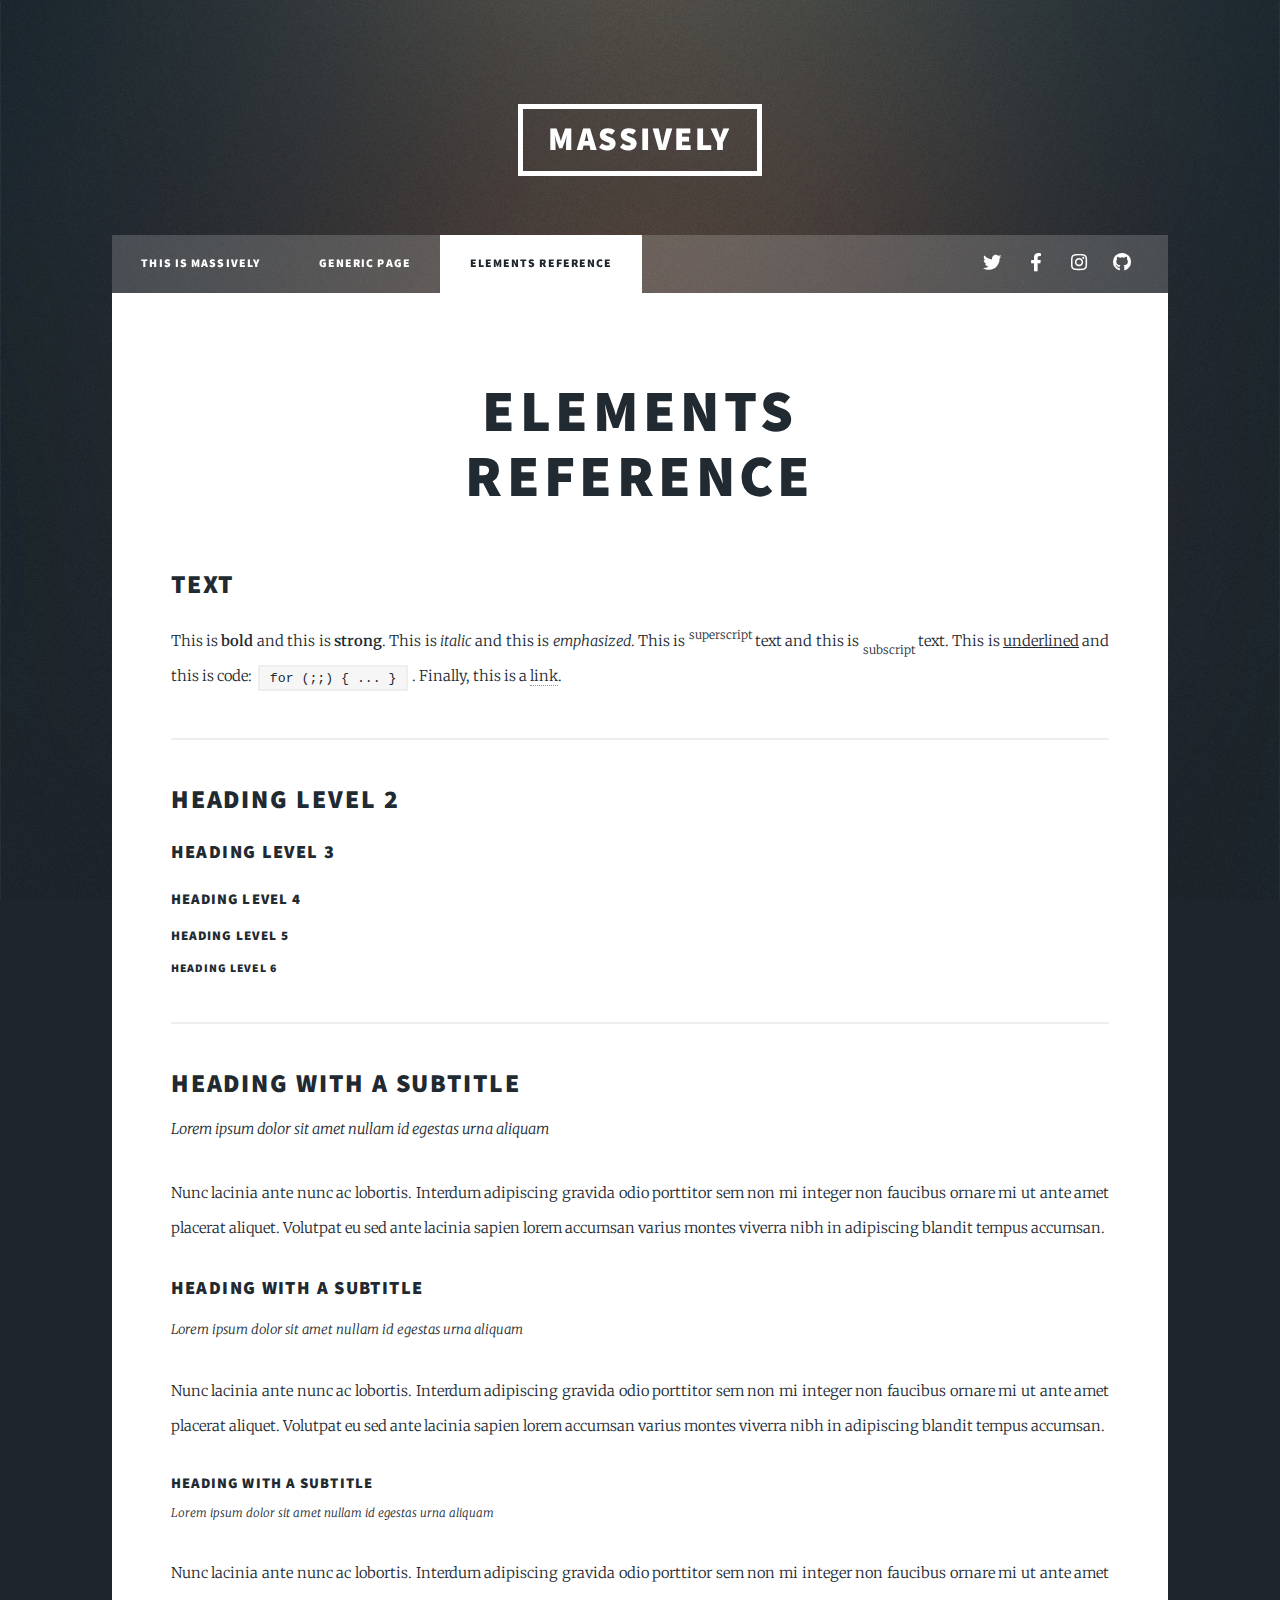
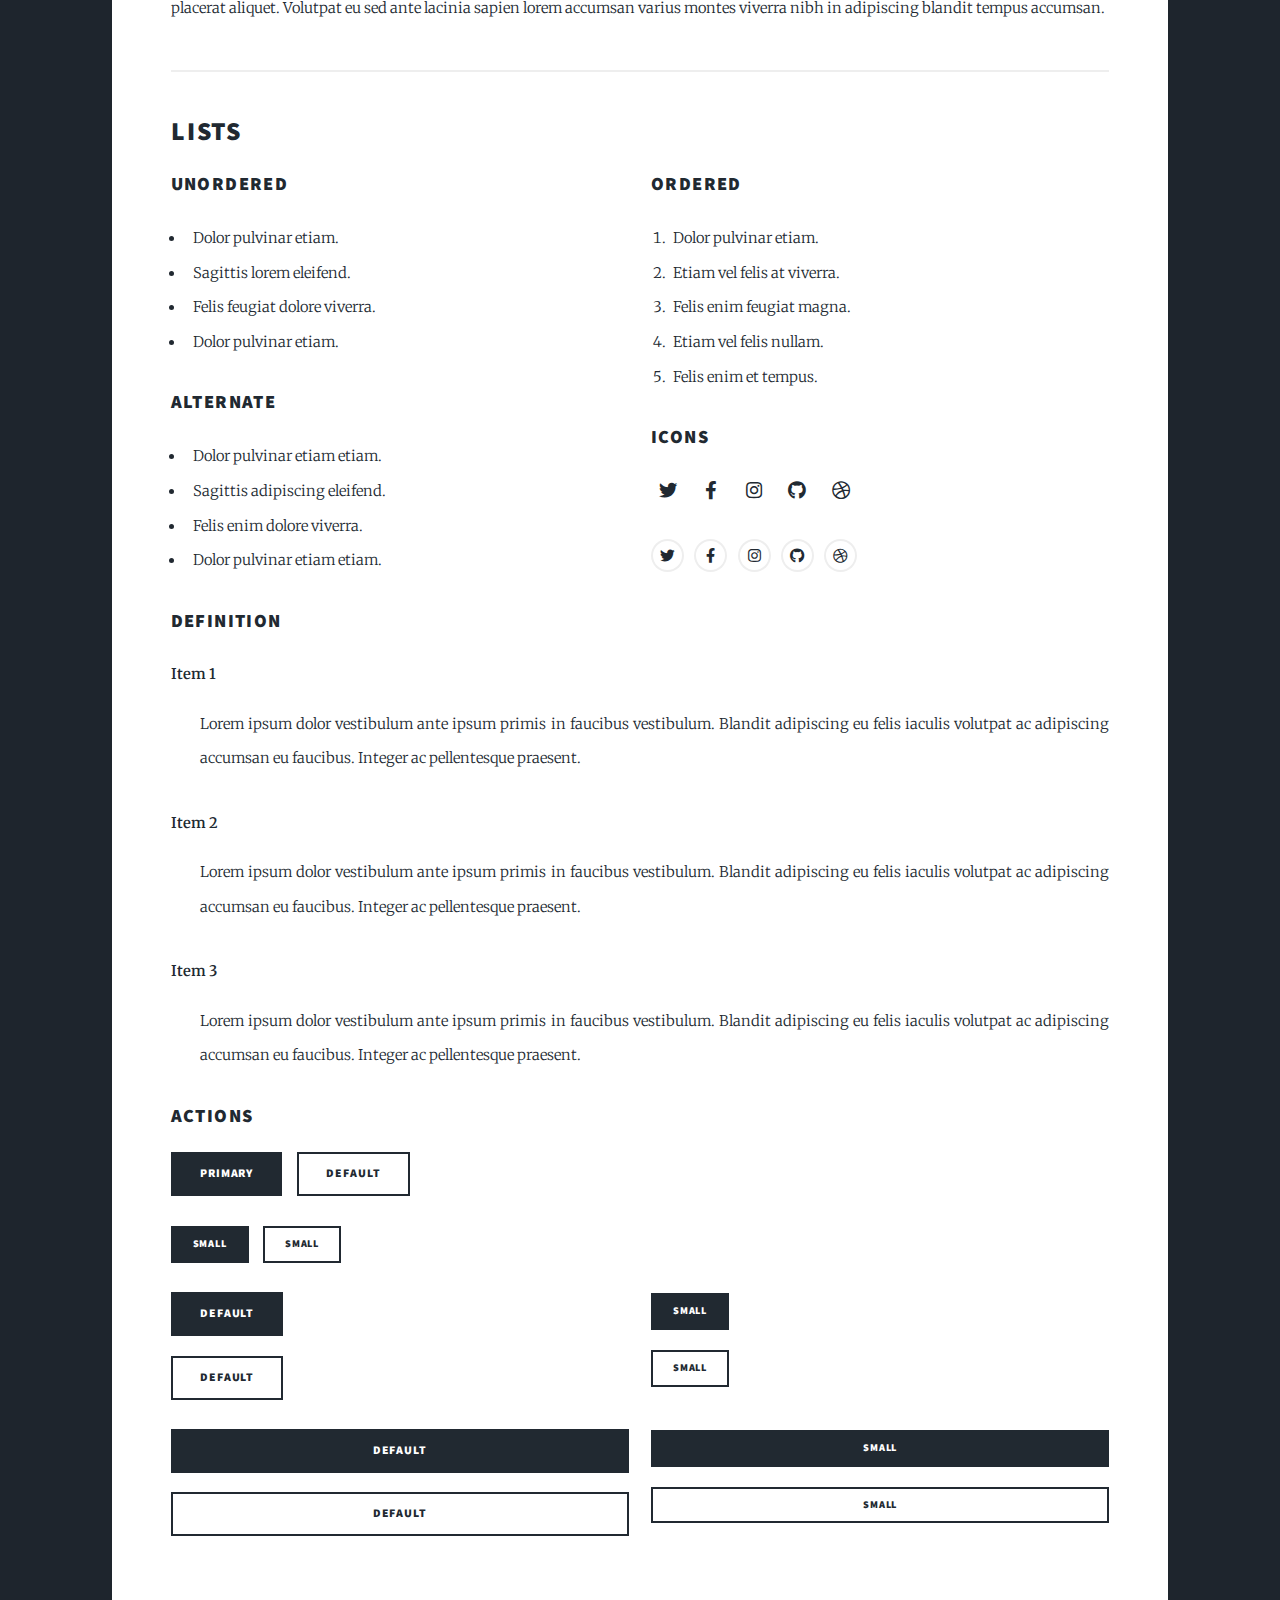
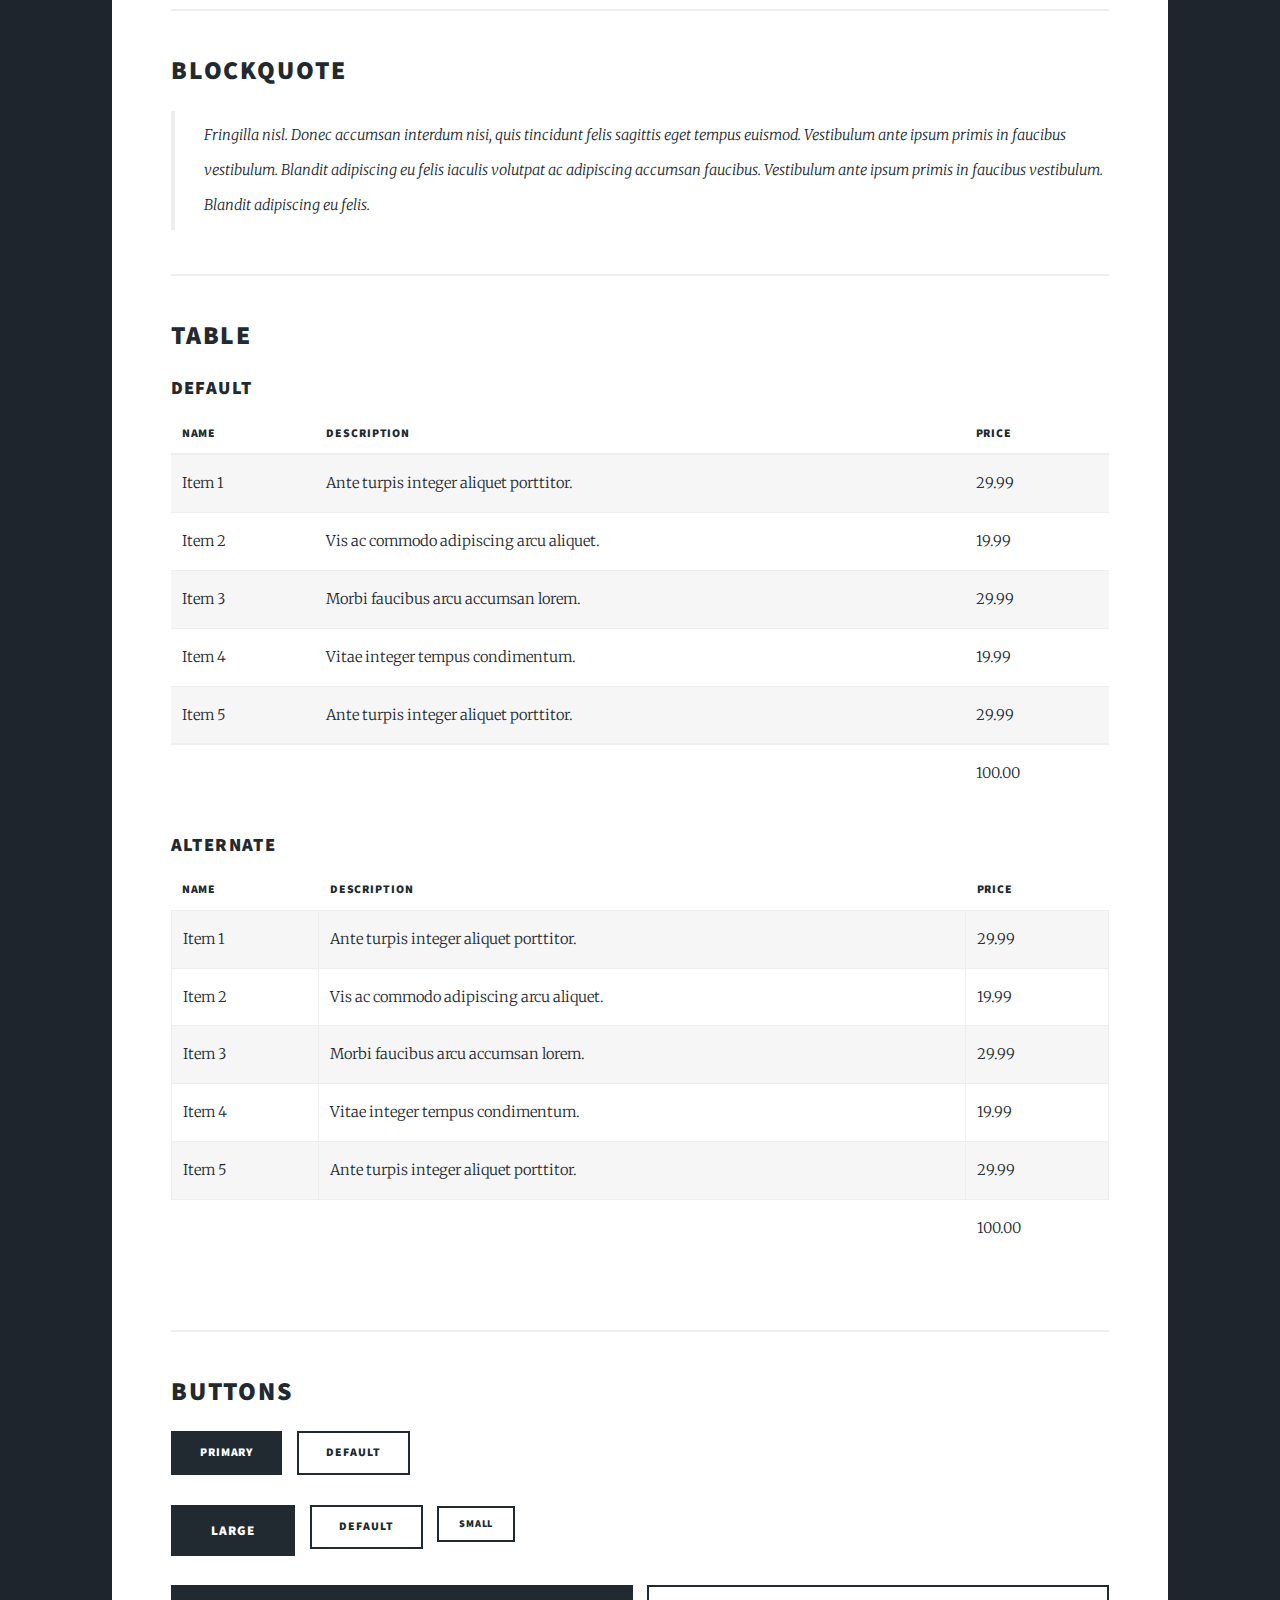
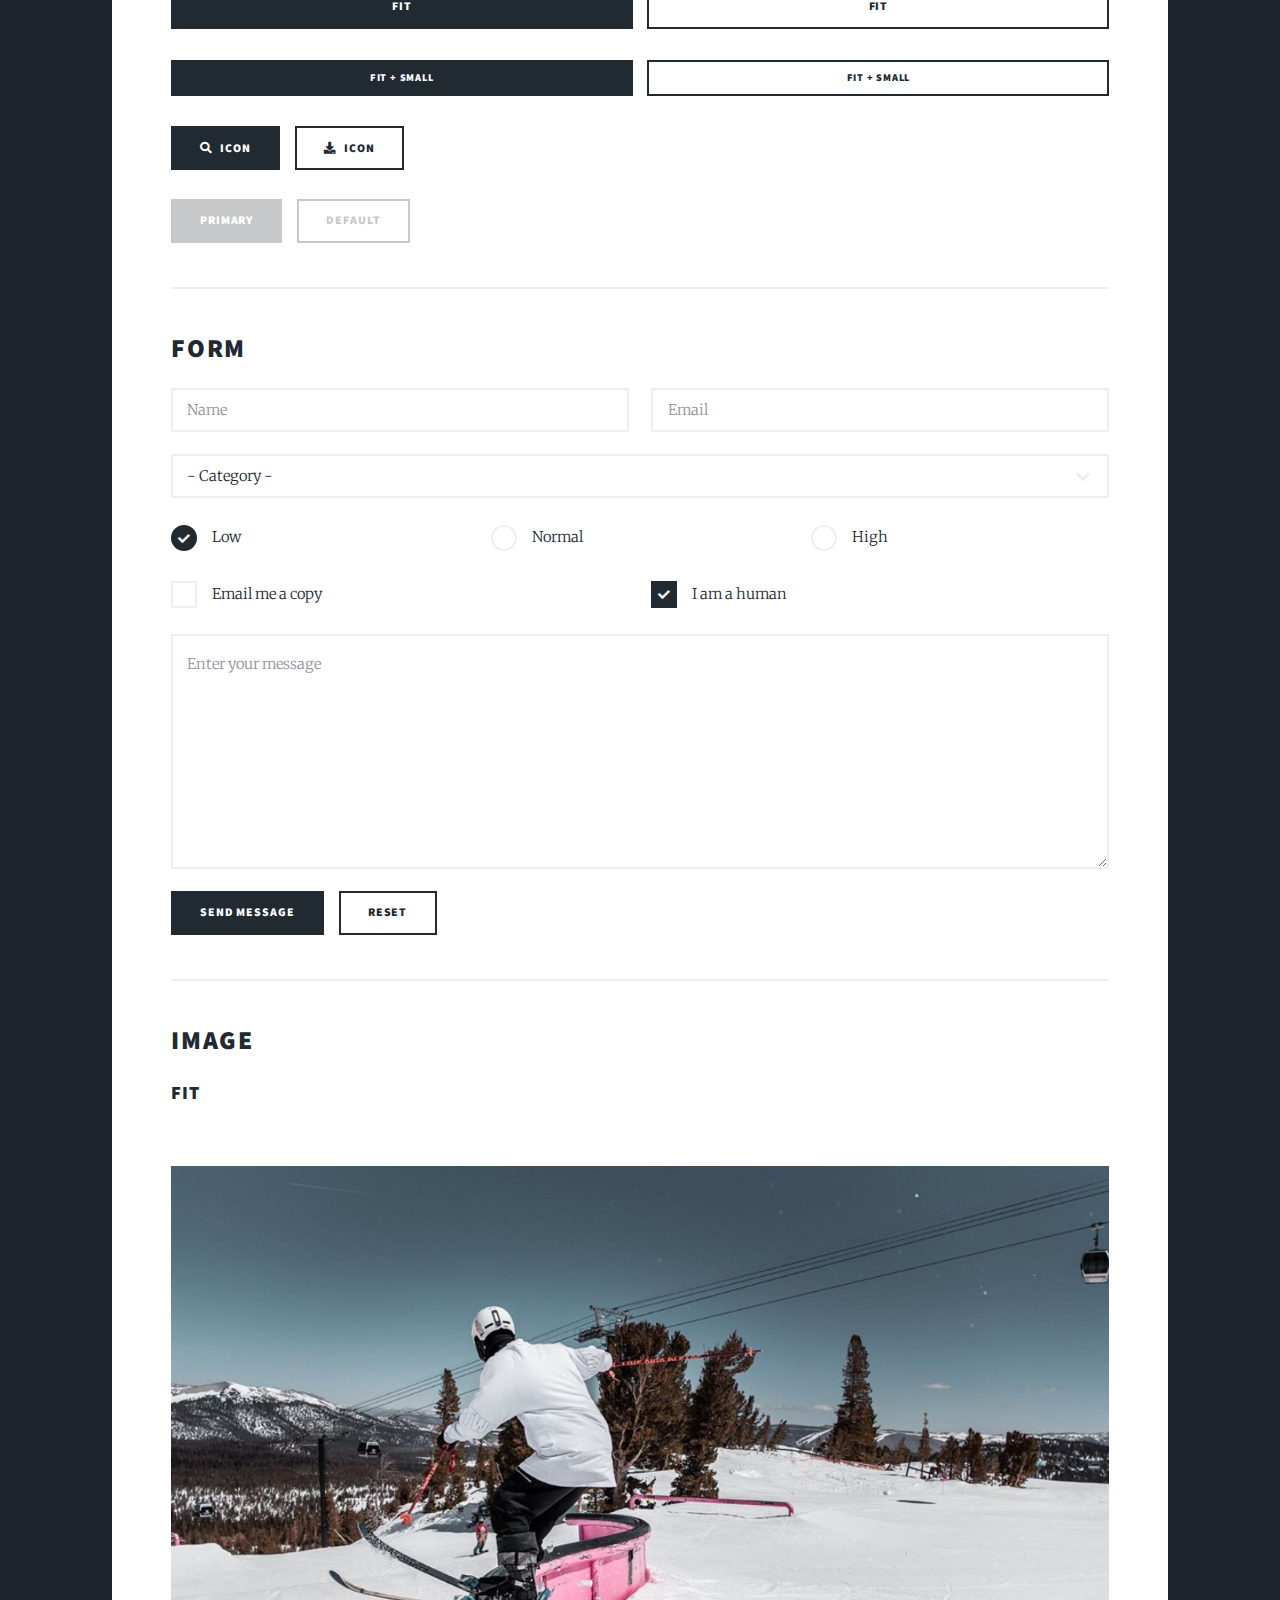
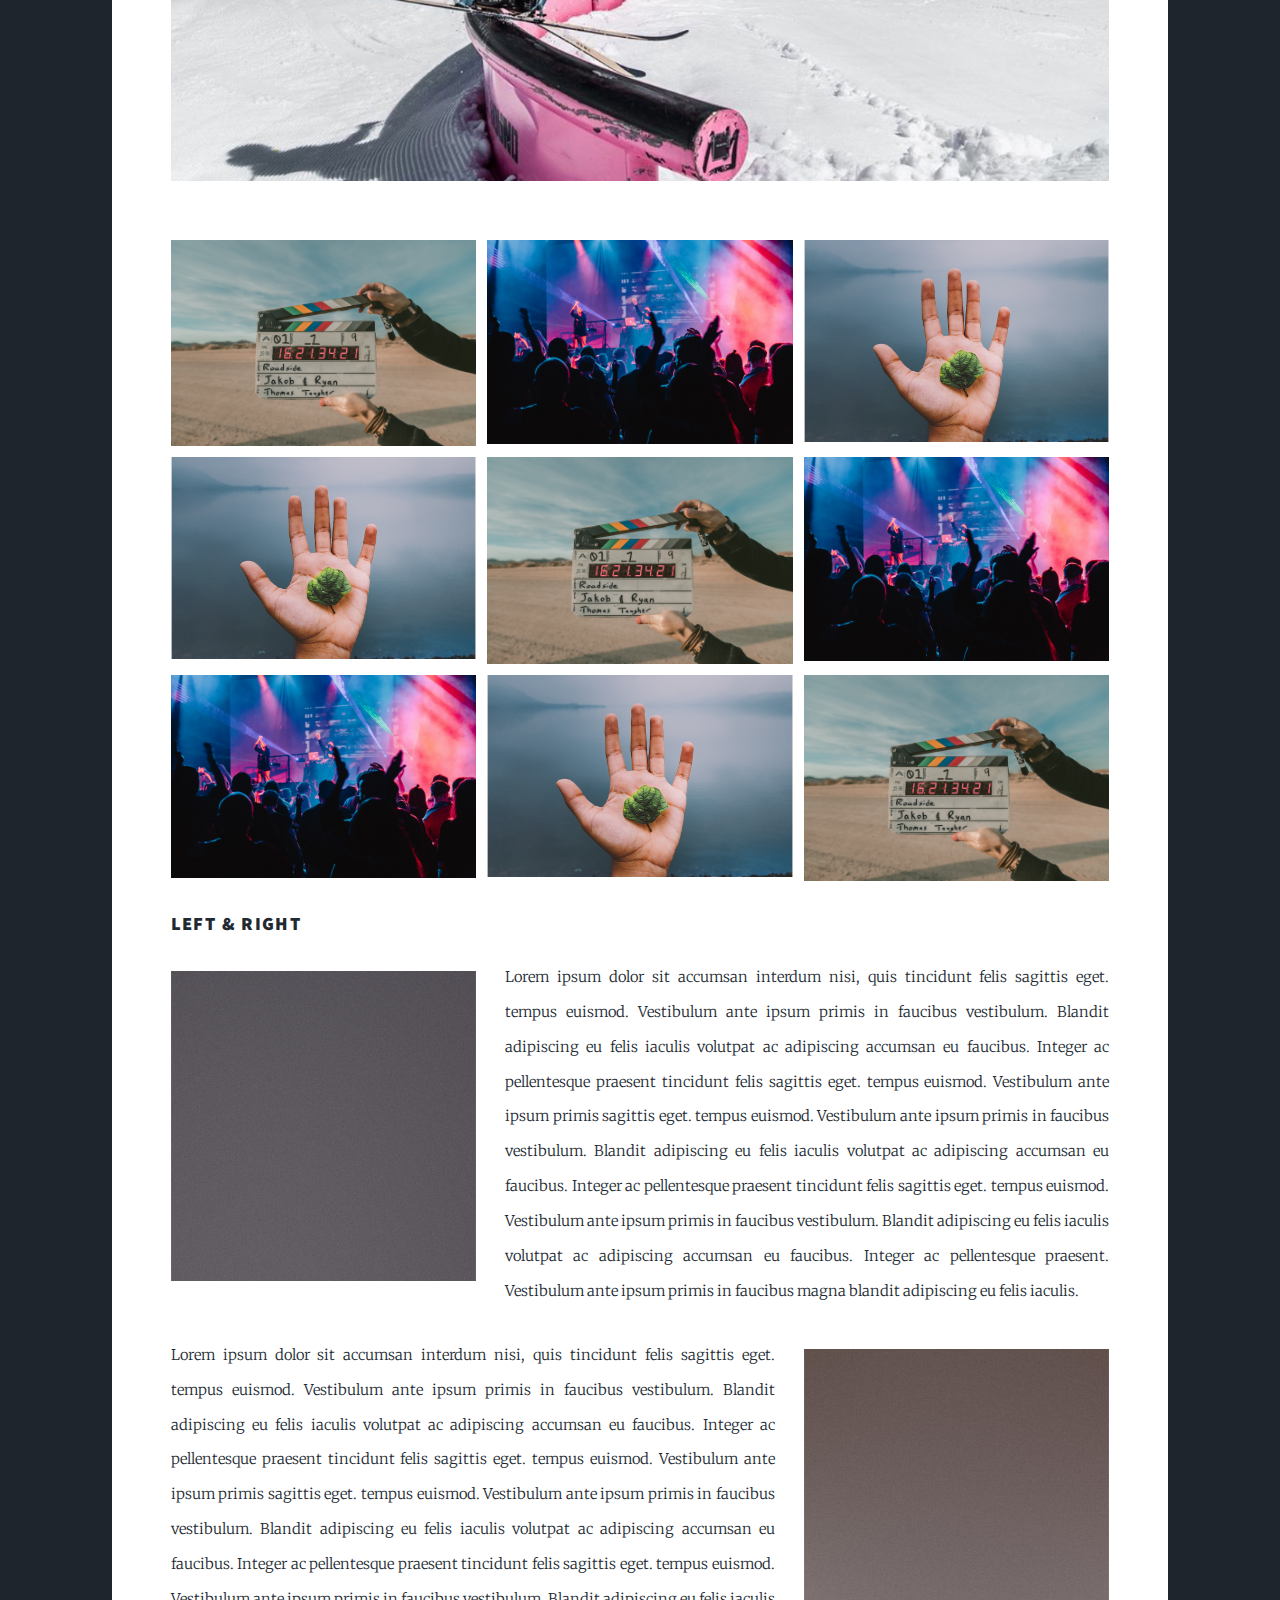
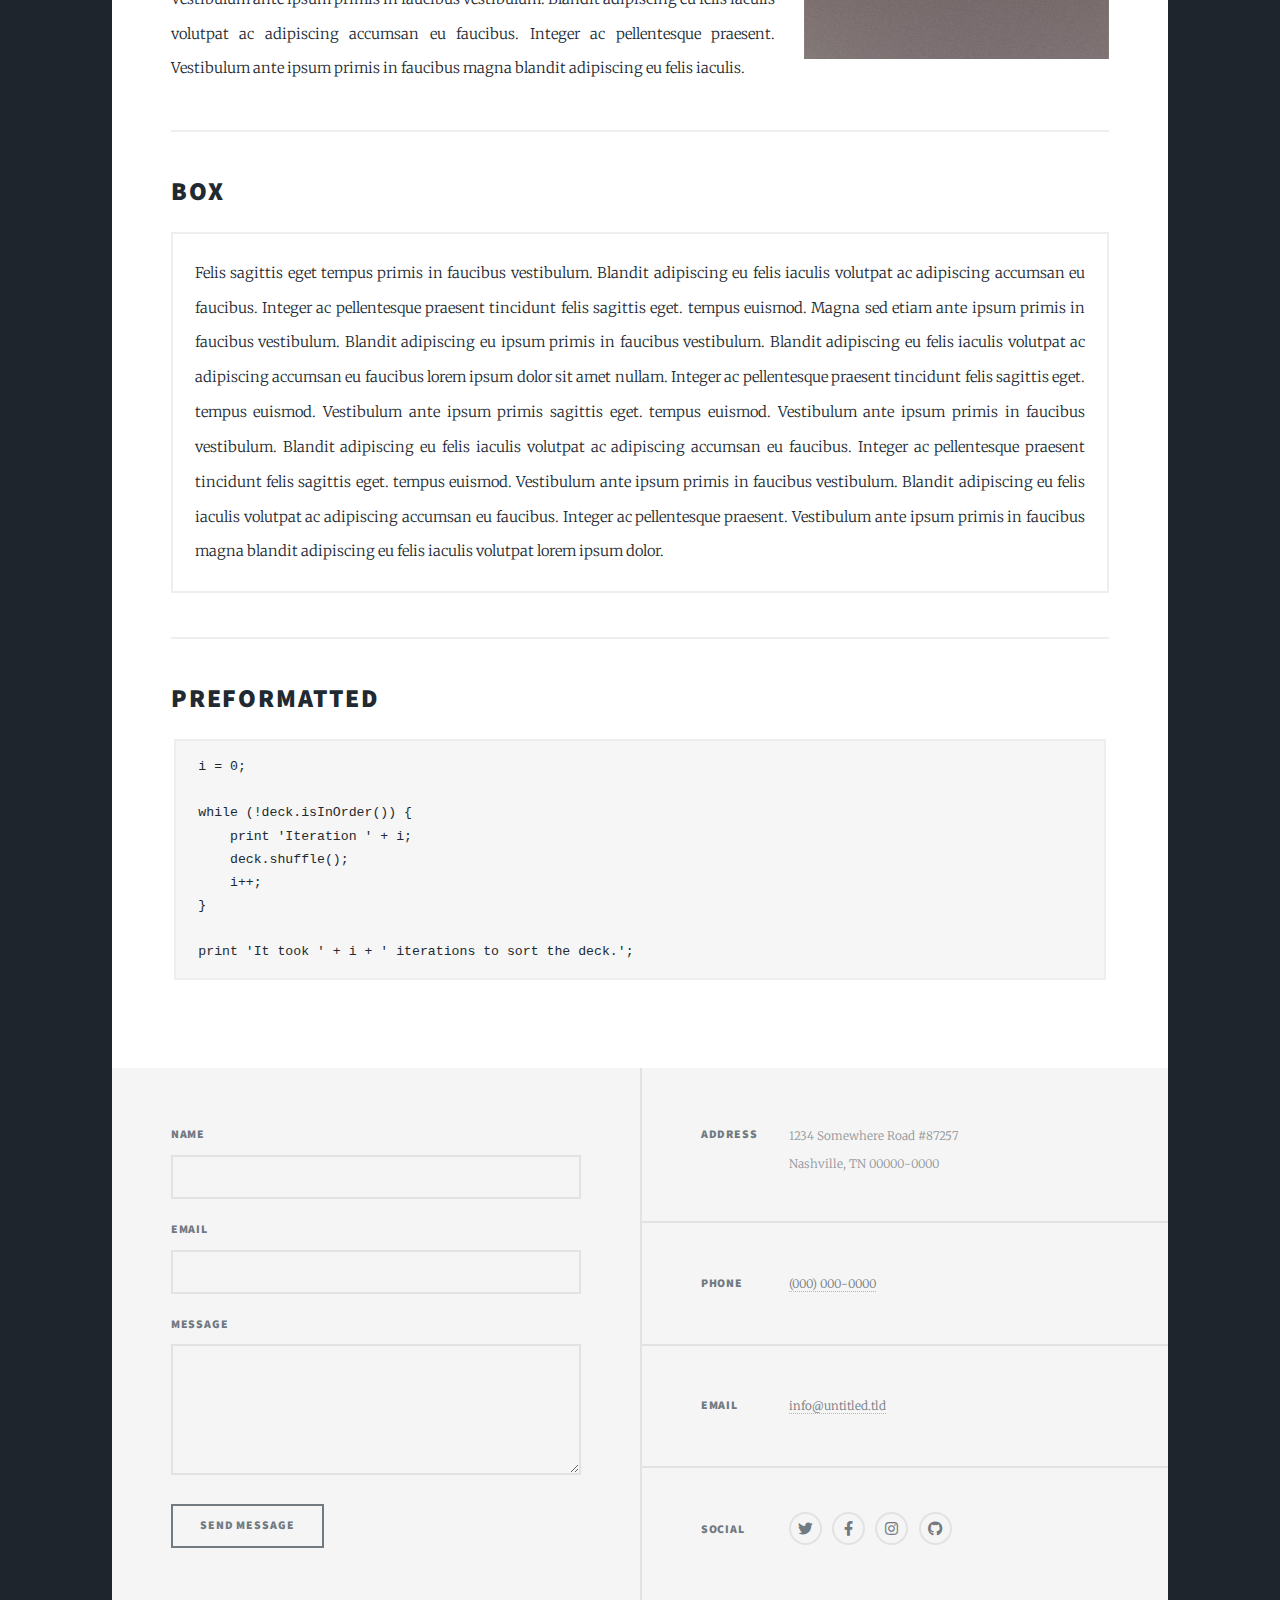
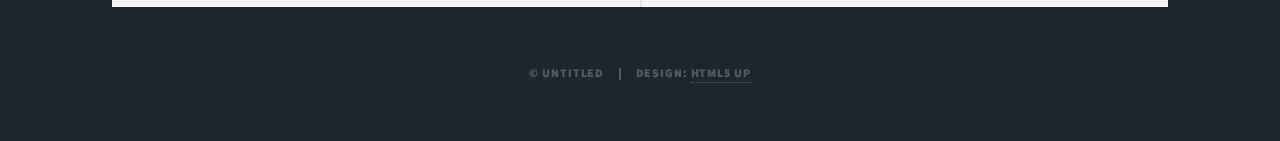
==== commit d9b901de: "update" ====
--- a/elements.html
+++ b/elements.html
@@ -6,7 +6,7 @@
 -->
 <html>
 	<head>
-		<title>Elements Reference - Massively by HTML5 UP</title>
+		<title>Xiaofang Chu</title>
 		<meta charset="utf-8" />
 		<meta name="viewport" content="width=device-width, initial-scale=1, user-scalable=no" />
 		<link rel="stylesheet" href="assets/css/main.css" />
@@ -381,7 +381,7 @@
 									<h2>Image</h2>
 
 									<h3>Fit</h3>
-									<span class="image fit"><img src="images/pic01.jpg" alt="" /></span>
+							        <span class="image main"><img src="images/pic01.jpg" alt="" /></span>
 									<div class="box alt">
 										<div class="row gtr-50 gtr-uniform">
 											<div class="col-4"><span class="image fit"><img src="images/pic02.jpg" alt="" /></span></div>
--- a/assets/css/main.css
+++ b/assets/css/main.css
@@ -1,10 +1,10 @@
 @import url(fontawesome-all.min.css);
 @import url("https://fonts.googleapis.com/css?family=Merriweather:300,700,300italic,700italic|Source+Sans+Pro:900");
 
-/*
-	Massively by HTML5 UP
-	html5up.net | @ajlkn
-	Free for personal and commercial use under the CCA 3.0 license (html5up.net/license)
+/*
+	Massively by HTML5 UP
+	html5up.net | @ajlkn
+	Free for personal and commercial use under the CCA 3.0 license (html5up.net/license)
 */
 
 html, body, div, span, applet, object,
@@ -2618,6 +2618,13 @@
 			top: 0.75rem;
 		}
 
+		.image.center {
+			display: block;
+			margin-left: auto;
+			margin-right: auto;
+			width: 50%;
+		}
+
 		.image.fit {
 			display: block;
 			margin: 2.5rem 0;
